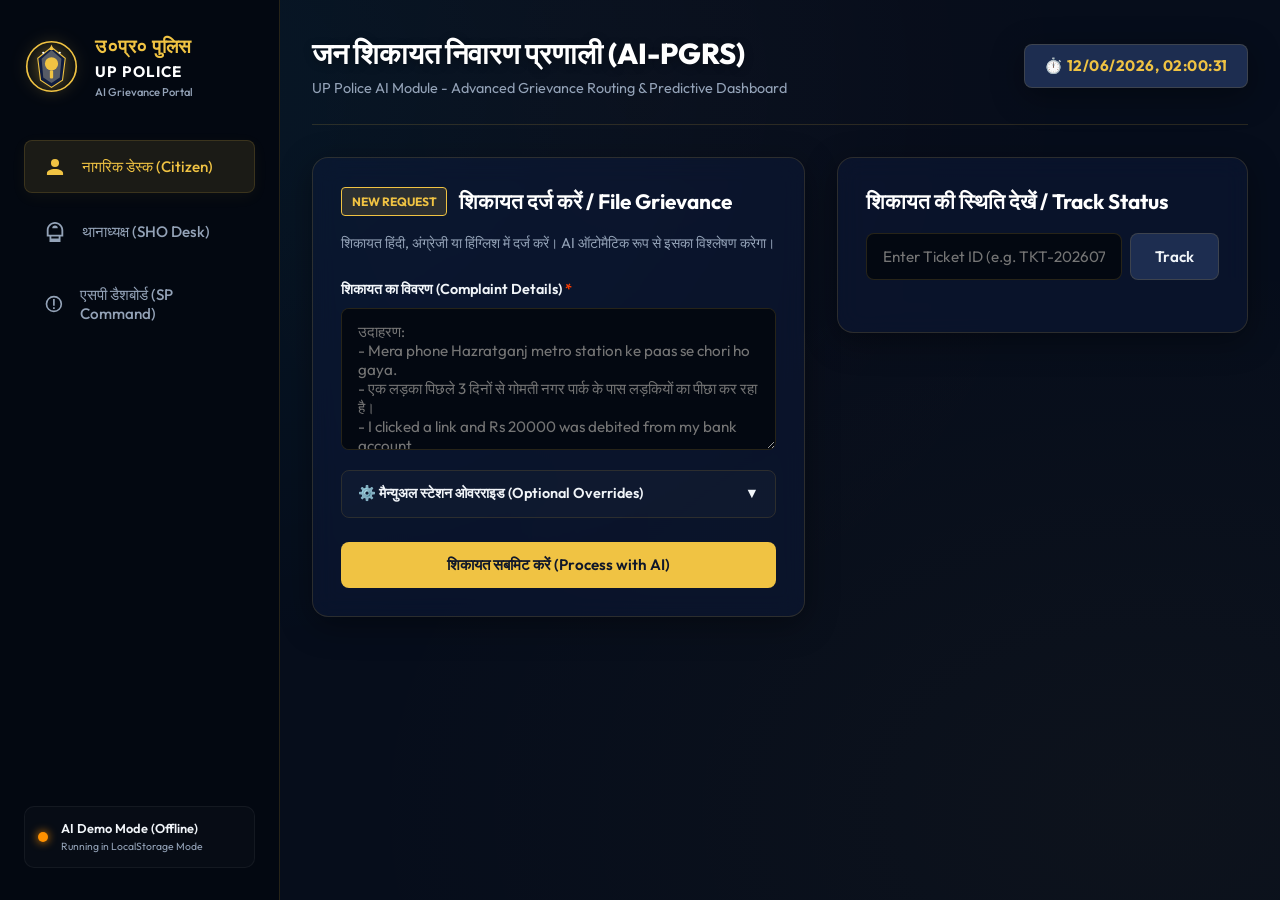
==== index.html @ 2a862d79 "y" ====
<!DOCTYPE html>
<html lang="hi">
<head>
    <meta charset="UTF-8">
    <meta name="viewport" content="width=device-width, initial-scale=1.0">
    <title>UP Police AI-PGRS | जन शिकायत निवारण प्रणाली</title>
    <meta name="description" content="Uttar Pradesh Police AI-Based Public Grievance Redressal System - Advanced Jan Sunwai & CCTNS Integration.">
    <!-- Google Fonts -->
    <link rel="preconnect" href="https://fonts.googleapis.com">
    <link rel="preconnect" href="https://fonts.gstatic.com" crossorigin>
    <link href="https://fonts.googleapis.com/css2?family=Outfit:wght@300;400;500;600;700;800&family=Yatra+One&display=swap" rel="stylesheet">
    <link rel="stylesheet" href="styles.css">
</head>
<body>
    <div class="app-container">
        <!-- Sidebar Navigation -->
        <aside class="sidebar">
            <div class="brand">
                <div class="logo-container">
                    <!-- Custom Police Emblem SVG -->
                    <svg viewBox="0 0 100 100" class="police-logo">
                        <circle cx="50" cy="50" r="45" fill="none" stroke="var(--gold)" stroke-width="3" />
                        <path d="M50,15 L75,35 L70,75 L50,88 L30,75 L25,35 Z" fill="var(--navy-light)" stroke="var(--gold)" stroke-width="2" />
                        <path d="M50,20 L68,36 L65,70 L50,80 L35,70 L32,36 Z" fill="var(--gold-light)" opacity="0.3"/>
                        <circle cx="50" cy="45" r="12" fill="var(--gold)"/>
                        <rect x="47" y="57" width="6" height="15" fill="var(--gold)" rx="2"/>
                        <polygon points="50,10 54,20 46,20" fill="var(--gold)"/>
                        <!-- Decorative stars -->
                        <circle cx="35" cy="25" r="2" fill="white"/>
                        <circle cx="65" cy="25" r="2" fill="white"/>
                    </svg>
                </div>
                <div class="brand-text">
                    <span class="hindi-brand">उ०प्र० पुलिस</span>
                    <span class="eng-brand">UP POLICE</span>
                    <span class="app-sub">AI Grievance Portal</span>
                </div>
            </div>
            
            <nav class="nav-menu">
                <button class="nav-item active" id="tab-citizen" onclick="switchTab('citizen')">
                    <svg class="nav-icon" viewBox="0 0 24 24"><path fill="currentColor" d="M12,4A4,4 0 0,1 16,8A4,4 0 0,1 12,12A4,4 0 0,1 8,8A4,4 0 0,1 12,4M12,14C16.42,14 20,15.79 20,18V20H4V18C4,15.79 7.58,14 12,14Z"/></svg>
                    <span>नागरिक डेस्क (Citizen)</span>
                </button>
                <button class="nav-item" id="tab-sho" onclick="switchTab('sho')">
                    <svg class="nav-icon" viewBox="0 0 24 24"><path fill="currentColor" d="M12,1C7,1 3,5 3,10V17H6V23H18V17H21V10C21,5 17,1 12,1M12,5A3,3 0 0,1 15,8H9A3,3 0 0,1 12,5M16,19H8V17H16V19M19,15H5V10C5,6.13 8.13,3 12,3C15.87,3 19,6.13 19,10V15Z"/></svg>
                    <span>थानाध्यक्ष (SHO Desk)</span>
                </button>
                <button class="nav-item" id="tab-sp" onclick="switchTab('sp')">
                    <svg class="nav-icon" viewBox="0 0 24 24"><path fill="currentColor" d="M12 2A10 10 0 0 0 2 12A10 10 0 0 0 12 22A10 10 0 0 0 22 12A10 10 0 0 0 12 2M12 4A8 8 0 0 1 20 12A8 8 0 0 1 12 20A8 8 0 0 1 4 12A8 8 0 0 1 12 4M11 6V14H13V6H11M11 16V18H13V16H11Z"/></svg>
                    <span>एसपी डैशबोर्ड (SP Command)</span>
                </button>
            </nav>

            <div class="system-status">
                <div class="status-indicator online" id="sync-indicator"></div>
                <div class="status-details">
                    <span class="status-title" id="sync-status-title">CCTNS Sync Online</span>
                    <span class="status-time" id="sync-status-desc">SLA Monitor: Active</span>
                </div>
            </div>
        </aside>

        <!-- Main Content Area -->
        <main class="main-content">
            <header class="top-header">
                <div class="header-title">
                    <h1 id="main-heading">जन शिकायत निवारण प्रणाली (AI-PGRS)</h1>
                    <p class="subtitle">UP Police AI Module - Advanced Grievance Routing & Predictive Dashboard</p>
                </div>
                <div class="live-clock" id="live-clock">Loading Time...</div>
            </header>

            <!-- CITIZEN VIEW -->
            <section id="view-citizen" class="content-section active">
                <div class="citizen-grid">
                    <!-- Left: File Complaint Card -->
                    <div class="card form-card">
                        <div class="card-header">
                            <span class="badge badge-gold">New Request</span>
                            <h2>शिकायत दर्ज करें / File Grievance</h2>
                        </div>
                        <p class="card-desc">शिकायत हिंदी, अंग्रेजी या हिंग्लिश में दर्ज करें। AI ऑटोमैटिक रूप से इसका विश्लेषण करेगा।</p>
                        
                        <form id="grievance-form" onsubmit="handleGrievanceSubmit(event)">
                            <div class="form-group">
                                <label for="complaint-text">शिकायत का विवरण (Complaint Details) <span class="required">*</span></label>
                                <textarea id="complaint-text" required placeholder="उदाहरण: 
- Mera phone Hazratganj metro station ke paas se chori ho gaya.
- एक लड़का पिछले 3 दिनों से गोमती नगर पार्क के पास लड़कियों का पीछा कर रहा है।
- I clicked a link and Rs 20000 was debited from my bank account." rows="6"></textarea>
                            </div>

                            <div class="accordion">
                                <div class="accordion-header" onclick="toggleAccordion('override-fields')">
                                    <span>⚙️ मैन्युअल स्टेशन ओवरराइड (Optional Overrides)</span>
                                    <span id="accordion-arrow">▼</span>
                                </div>
                                <div id="override-fields" class="accordion-content">
                                    <div class="form-row">
                                        <div class="form-group">
                                            <label for="citizen-district">जिला (District)</label>
                                            <select id="citizen-district" onchange="loadCitizenStations()">
                                                <option value="">AI automatic detection</option>
                                                <option value="Lucknow">Lucknow</option>
                                                <option value="Kanpur">Kanpur</option>
                                                <option value="Varanasi">Varanasi</option>
                                                <option value="Agra">Agra</option>
                                            </select>
                                        </div>
                                        <div class="form-group">
                                            <label for="citizen-station">थाना (Police Station)</label>
                                            <select id="citizen-station">
                                                <option value="">AI automatic detection</option>
                                            </select>
                                        </div>
                                    </div>
                                </div>
                            </div>

                            <button type="submit" id="btn-submit-grievance" class="btn btn-primary btn-block">
                                <span class="btn-text">शिकायत सबमिट करें (Process with AI)</span>
                                <div class="spinner" id="submit-spinner"></div>
                            </button>
                        </form>

                        <!-- Processing Timeline Loader (Simulated AI Steps) -->
                        <div class="ai-processing" id="ai-processing-loader">
                            <h3>AI Analyzing Grievance...</h3>
                            <div class="processing-steps">
                                <div class="step" id="step-lang"><span class="step-dot"></span> Detecting dialect & language...</div>
                                <div class="step" id="step-cat"><span class="step-dot"></span> Classifying crime type (NLP)...</div>
                                <div class="step" id="step-loc"><span class="step-dot"></span> Geolocation & station matching...</div>
                                <div class="step" id="step-urgency"><span class="step-dot"></span> Assessing urgency and SLA timer...</div>
                            </div>
                        </div>
                    </div>

                    <!-- Right Column: Submission Output / Ticket Status Tracker -->
                    <div class="citizen-right">
                        <!-- Dynamic Result Panel -->
                        <div class="card result-card" id="submission-result-card">
                            <div class="card-header border-bottom">
                                <span class="badge badge-success">Processed Successfully</span>
                                <h3>AI Analysis Output</h3>
                            </div>
                            <div class="result-details">
                                <div class="result-row highlighted">
                                    <span class="label">टिकेट आईडी (Ticket ID)</span>
                                    <span class="value val-ticket" id="res-ticket-id">-</span>
                                </div>
                                <div class="result-row">
                                    <span class="label">दर्ज भाषा (Language)</span>
                                    <span class="value" id="res-lang">-</span>
                                </div>
                                <div class="result-row">
                                    <span class="label">अपराध श्रेणी (Category)</span>
                                    <span class="value badge" id="res-category">-</span>
                                </div>
                                <div class="result-row">
                                    <span class="label">आवंटित थाना (Assigned Thana)</span>
                                    <span class="value" id="res-station">-</span>
                                </div>
                                <div class="result-row">
                                    <span class="label">गंभीरता स्कोर (Urgency Score)</span>
                                    <span class="value" id="res-urgency">-</span>
                                </div>
                                <div class="result-row">
                                    <span class="label">भाव विश्लेषण (Sentiment)</span>
                                    <span class="value" id="res-sentiment">-</span>
                                </div>
                                <div class="result-row status-highlight">
                                    <span class="label">वर्तमान स्थिति (Current Status)</span>
                                    <span class="value" id="res-status">-</span>
                                </div>
                            </div>
                            <div class="result-footer">
                                <p class="sla-warning">⏰ <strong>SLA Escalation Timer:</strong> If acknowledgment is not logged by the SHO within 1 minute, the case will automatically escalate to the SP Dashboard.</p>
                            </div>
                        </div>

                        <!-- Ticket Search Tracker -->
                        <div class="card tracker-card">
                            <div class="card-header">
                                <h2>शिकायत की स्थिति देखें / Track Status</h2>
                            </div>
                            <div class="search-box">
                                <input type="text" id="track-ticket-id" placeholder="Enter Ticket ID (e.g. TKT-20260701-0001)">
                                <button type="button" class="btn btn-secondary" onclick="trackGrievance()">Track</button>
                            </div>
                            
                            <div class="track-timeline" id="track-timeline-container">
                                <!-- Dynamically loaded actions timeline -->
                            </div>
                        </div>
                    </div>
                </div>
            </section>

            <!-- SHO WORKSTATION VIEW -->
            <section id="view-sho" class="content-section">
                <div class="sho-header-bar">
                    <div class="card sho-selector-card">
                        <label for="sho-station-select"><strong>कार्यरत थाना चुनें (Select Police Station Workspace):</strong></label>
                        <select id="sho-station-select" onchange="loadSHOGrievances()">
                            <!-- Seeded stations loaded dynamically -->
                        </select>
                    </div>
                </div>

                <div class="card table-card">
                    <div class="card-header flex-between">
                        <h2>थाने के मामले / Assigned Grievances</h2>
                        <span class="table-info" id="sho-cases-count">0 Cases Found</span>
                    </div>
                    
                    <div class="table-wrapper">
                        <table class="grid-table">
                            <thead>
                                <tr>
                                    <th>Ticket ID</th>
                                    <th>Grievance Text</th>
                                    <th>Category</th>
                                    <th>Urgency</th>
                                    <th>SLA Remaining / Escalation Status</th>
                                    <th>Status</th>
                                    <th>Actions</th>
                                </tr>
                            </thead>
                            <tbody id="sho-table-body">
                                <!-- Dynamic rows -->
                            </tbody>
                        </table>
                    </div>
                </div>

                <!-- Action Log Modal / Drawer (Inline Form below table) -->
                <div id="sho-action-drawer" class="card action-drawer-card hidden">
                    <div class="card-header flex-between border-bottom">
                        <h3>मामले पर कार्रवाई दर्ज करें | Log Action for <span id="action-tkt-display"></span></h3>
                        <button class="btn btn-close" onclick="closeSHODrawer()">✕</button>
                    </div>
                    <form onsubmit="submitSHOAction(event)" class="drawer-form">
                        <div class="form-row">
                            <div class="form-group">
                                <label for="action-sho-name">अधिकारी का नाम (Officer Name) <span class="required">*</span></label>
                                <input type="text" id="action-sho-name" required placeholder="e.g. Inspector Akhilesh Singh">
                            </div>
                            <div class="form-group">
                                <label for="action-status-select">स्थिति बदलें (Update Status) <span class="required">*</span></label>
                                <select id="action-status-select">
                                    <option value="Pending">Pending</option>
                                    <option value="Under Investigation">Under Investigation</option>
                                    <option value="Resolved">Resolved</option>
                                </select>
                            </div>
                        </div>
                        <div class="form-group">
                            <label for="action-message">की गई कार्रवाई का विवरण (Action Details / Investigation Diary) <span class="required">*</span></label>
                            <textarea id="action-message" required placeholder="दर्ज करें कि इस मामले में क्या कार्रवाई की जा रही है... (जैसे: गश्त दल भेजा गया, FIR दर्ज की गई, आदि)" rows="3"></textarea>
                        </div>
                        <div class="form-actions">
                            <button type="button" class="btn btn-secondary" onclick="closeSHODrawer()">Cancel</button>
                            <button type="submit" class="btn btn-primary">Save Action & Update status</button>
                        </div>
                    </form>
                </div>
            </section>

            <!-- SP DASHBOARD VIEW -->
            <section id="view-sp" class="content-section">
                <!-- SP Filtering Header -->
                <div class="sp-filters card">
                    <div class="form-row flex-align-center">
                        <div class="form-group">
                            <label for="sp-district-select"><strong>District Commander View (जिला):</strong></label>
                            <select id="sp-district-select" onchange="loadSPDashboard()">
                                <option value="Lucknow">Lucknow (Lucknow Range)</option>
                                <option value="Kanpur">Kanpur (Kanpur Outer/Inner)</option>
                                <option value="Varanasi">Varanasi (Varanasi Range)</option>
                                <option value="Agra">Agra (Agra Range)</option>
                            </select>
                        </div>
                        <div class="spam-toggle-container">
                            <label class="switch">
                                <input type="checkbox" id="sp-spam-toggle" onchange="loadSPDashboard()">
                                <span class="slider round"></span>
                            </label>
                            <span class="toggle-label">संभावित स्पैम/फेक दिखाएं (Show Potential Spam/Fake Only)</span>
                        </div>
                    </div>
                </div>

                <!-- KPI Cards Grid -->
                <div class="kpi-grid">
                    <div class="kpi-card card border-left-blue">
                        <span class="kpi-label">कुल शिकायतें (Total Complaints)</span>
                        <h3 class="kpi-val" id="kpi-total">0</h3>
                    </div>
                    <div class="kpi-card card border-left-orange">
                        <span class="kpi-label">लंबित शिकायतें (Unacknowledged / Pending)</span>
                        <h3 class="kpi-val text-orange" id="kpi-pending">0</h3>
                    </div>
                    <div class="kpi-card card border-left-green">
                        <span class="kpi-label">जांच के अधीन (Under Investigation)</span>
                        <h3 class="kpi-val text-green" id="kpi-active">0</h3>
                    </div>
                    <div class="kpi-card card border-left-gold">
                        <span class="kpi-label">निस्तारित (Resolved Cases)</span>
                        <h3 class="kpi-val text-gold" id="kpi-resolved">0</h3>
                    </div>
                    <div class="kpi-card card border-left-red alert-glowing">
                        <span class="kpi-label">SLA उल्लंघन (Escalations/Breaches)</span>
                        <h3 class="kpi-val text-red" id="kpi-escalated">0</h3>
                    </div>
                </div>

                <!-- Main Analytics Section (Map + Category Statistics) -->
                <div class="analytics-grid">
                    <!-- Left: Interactive Crime Hotmap SVG (Simulated) -->
                    <div class="card map-card">
                        <div class="card-header">
                            <h2>ज़िला अपराध हीटमैप | District Crime Hotspots (Real-time AI Overlay)</h2>
                        </div>
                        <p class="card-desc">सर्कल का साइज और रंग उस थाने में दर्ज कुल शिकायतों की संख्या को दर्शाता है।</p>
                        
                        <div class="map-wrapper">
                            <!-- Custom SVG District Map Overlay -->
                            <svg viewBox="0 0 500 500" class="district-svg" id="district-svg-map">
                                <defs>
                                    <radialGradient id="glow-red" cx="50%" cy="50%" r="50%">
                                        <stop offset="0%" stop-color="#ff4757" stop-opacity="0.8"/>
                                        <stop offset="100%" stop-color="#ff4757" stop-opacity="0"/>
                                    </radialGradient>
                                    <radialGradient id="glow-orange" cx="50%" cy="50%" r="50%">
                                        <stop offset="0%" stop-color="#ffa502" stop-opacity="0.8"/>
                                        <stop offset="100%" stop-color="#ffa502" stop-opacity="0"/>
                                    </radialGradient>
                                    <radialGradient id="glow-green" cx="50%" cy="50%" r="50%">
                                        <stop offset="0%" stop-color="#2ed573" stop-opacity="0.8"/>
                                        <stop offset="100%" stop-color="#2ed573" stop-opacity="0"/>
                                    </radialGradient>
                                </defs>
                                
                                <!-- Background Simulated Boundaries -->
                                <path d="M 50,50 L 250,30 L 450,80 L 480,250 L 400,450 L 150,470 L 30,300 Z" fill="rgba(10, 25, 47, 0.6)" stroke="var(--navy-light)" stroke-width="3" />
                                
                                <path d="M 50,50 L 180,180 L 250,30" fill="none" stroke="var(--navy-light)" stroke-width="1.5" stroke-dasharray="5,5"/>
                                <path d="M 180,180 L 150,470" fill="none" stroke="var(--navy-light)" stroke-width="1.5" stroke-dasharray="5,5"/>
                                <path d="M 180,180 L 400,450" fill="none" stroke="var(--navy-light)" stroke-width="1.5" stroke-dasharray="5,5"/>
                                <path d="M 180,180 L 480,250" fill="none" stroke="var(--navy-light)" stroke-width="1.5" stroke-dasharray="5,5"/>
                                
                                <!-- Police Stations Hotspot circles are injected dynamically via JavaScript -->
                                <g id="map-stations-group"></g>
                            </svg>
                        </div>
                    </div>

                    <!-- Right Column: Escalation Alerts Feed + Category Chart -->
                    <div class="analytics-right">
                        <!-- Category chart using pure HTML/CSS bars -->
                        <div class="card chart-card">
                            <div class="card-header">
                                <h2>श्रेणीवार वितरण | Category Breakdown</h2>
                            </div>
                            <div class="bar-chart-container" id="category-chart-container">
                                <!-- Dynamic bar rows -->
                            </div>
                        </div>

                        <!-- High Priority Escalation Alerts Feed -->
                        <div class="card alert-feed-card">
                            <div class="card-header">
                                <span class="alert-pulse-dot"></span>
                                <h2>त्वरित कार्रवाई अलर्ट | Critical SP Alerts</h2>
                            </div>
                            <div class="alert-list-wrapper" id="sp-alerts-list">
                                <!-- Dynamic escalation cards -->
                            </div>
                        </div>
                    </div>
                </div>
            </section>
        </main>
    </div>

    <!-- Script connection -->
    <script src="app.js"></script>
</body>
</html>
---- styles.css ----
/* UP Police AI-PGRS CSS Variables & Global Reset */
:root {
    --navy: #060d1b;
    --navy-light: #0f1c3f;
    --navy-lighter: #1d2d50;
    --navy-deep: #030811;
    --gold: #f0c343;
    --gold-light: #fff3c4;
    --white: #ffffff;
    
    --accent-blue: #00d2ff;
    --accent-green: #00e676;
    --accent-orange: #ff9100;
    --accent-red: #ff3d00;
    
    --text-main: #f1f5f9;
    --text-muted: #94a3b8;
    --text-dark: #0f172a;
    
    --glass-bg: rgba(15, 28, 63, 0.45);
    --glass-border: rgba(240, 195, 67, 0.15);
    --glass-shadow: 0 8px 32px 0 rgba(0, 0, 0, 0.37);
    
    --font-outfit: 'Outfit', sans-serif;
    --font-yatra: 'Yatra One', cursive;
}

* {
    margin: 0;
    padding: 0;
    box-sizing: border-box;
}

body {
    background-color: var(--navy);
    background-image: 
        radial-gradient(at 10% 10%, rgba(0, 210, 255, 0.05) 0px, transparent 50%),
        radial-gradient(at 90% 90%, rgba(240, 195, 67, 0.03) 0px, transparent 50%),
        radial-gradient(at 50% 10%, rgba(255, 61, 0, 0.02) 0px, transparent 50%);
    color: var(--text-main);
    font-family: var(--font-outfit);
    min-height: 100vh;
    overflow-x: hidden;
    line-height: 1.5;
}

/* App Layout Grid */
.app-container {
    display: grid;
    grid-template-columns: 280px 1fr;
    min-height: 100vh;
}

/* Sidebar Navigation */
.sidebar {
    background-color: var(--navy-deep);
    border-right: 1px solid var(--glass-border);
    padding: 2rem 1.5rem;
    display: flex;
    flex-direction: column;
    justify-content: space-between;
    height: 100vh;
    position: sticky;
    top: 0;
    z-index: 10;
}

.brand {
    display: flex;
    align-items: center;
    gap: 1rem;
    margin-bottom: 2.5rem;
}

.logo-container {
    width: 55px;
    height: 55px;
    filter: drop-shadow(0 0 8px rgba(240, 195, 67, 0.4));
}

.police-logo {
    width: 100%;
    height: 100%;
}

.brand-text {
    display: flex;
    flex-direction: column;
}

.hindi-brand {
    font-family: var(--font-outfit);
    font-weight: 800;
    font-size: 1.2rem;
    color: var(--gold);
    letter-spacing: 0.5px;
}

.eng-brand {
    font-weight: 700;
    font-size: 0.95rem;
    color: var(--white);
    letter-spacing: 1px;
}

.app-sub {
    font-size: 0.7rem;
    color: var(--text-muted);
    font-weight: 500;
}

.nav-menu {
    display: flex;
    flex-direction: column;
    gap: 0.75rem;
    flex-grow: 1;
}

.nav-item {
    background: none;
    border: 1px solid transparent;
    color: var(--text-muted);
    padding: 0.9rem 1.2rem;
    border-radius: 8px;
    cursor: pointer;
    font-family: var(--font-outfit);
    font-size: 0.95rem;
    font-weight: 500;
    display: flex;
    align-items: center;
    gap: 1rem;
    transition: all 0.3s cubic-bezier(0.4, 0, 0.2, 1);
    text-align: left;
    width: 100%;
}

.nav-item:hover {
    background-color: rgba(255, 255, 255, 0.03);
    color: var(--white);
    border-color: rgba(255, 255, 255, 0.05);
}

.nav-item.active {
    background-color: rgba(240, 195, 67, 0.1);
    color: var(--gold);
    border-color: var(--glass-border);
    box-shadow: 0 4px 15px rgba(240, 195, 67, 0.05);
}

.nav-icon {
    width: 22px;
    height: 22px;
    transition: transform 0.3s ease;
}

.nav-item.active .nav-icon {
    transform: scale(1.1);
}

.system-status {
    background: rgba(255, 255, 255, 0.02);
    border: 1px solid rgba(255, 255, 255, 0.05);
    border-radius: 10px;
    padding: 0.8rem;
    display: flex;
    align-items: center;
    gap: 0.8rem;
    margin-top: auto;
}

.status-indicator {
    width: 10px;
    height: 10px;
    border-radius: 50%;
}

.status-indicator.online {
    background-color: var(--accent-green);
    box-shadow: 0 0 10px var(--accent-green);
    animation: pulse-green 2s infinite;
}

.status-indicator.offline {
    background-color: var(--accent-orange);
    box-shadow: 0 0 10px var(--accent-orange);
    animation: pulse-orange 2s infinite;
}

.status-details {
    display: flex;
    flex-direction: column;
}

.status-title {
    font-size: 0.8rem;
    font-weight: 600;
    color: var(--text-main);
}

.status-time {
    font-size: 0.65rem;
    color: var(--text-muted);
}

/* Main Content Area */
.main-content {
    padding: 2rem;
    display: flex;
    flex-direction: column;
    gap: 2rem;
    height: 100vh;
    overflow-y: auto;
}

.top-header {
    display: flex;
    justify-content: space-between;
    align-items: center;
    border-bottom: 1px solid var(--glass-border);
    padding-bottom: 1.5rem;
}

.header-title h1 {
    font-size: 1.8rem;
    font-weight: 800;
    color: var(--white);
    text-shadow: 0 2px 10px rgba(0, 0, 0, 0.3);
}

.subtitle {
    color: var(--text-muted);
    font-size: 0.9rem;
    margin-top: 0.2rem;
}

.live-clock {
    background-color: var(--navy-lighter);
    border: 1px solid var(--glass-border);
    padding: 0.6rem 1.2rem;
    border-radius: 8px;
    font-weight: 700;
    font-size: 0.95rem;
    color: var(--gold);
    letter-spacing: 0.5px;
    box-shadow: var(--glass-shadow);
}

/* Content Sections */
.content-section {
    display: none;
    animation: fadeIn 0.4s ease-out forwards;
}

.content-section.active {
    display: block;
}

/* Cards Design System */
.card {
    background: var(--glass-bg);
    border: 1px solid var(--glass-border);
    border-radius: 16px;
    padding: 1.75rem;
    backdrop-filter: blur(12px);
    -webkit-backdrop-filter: blur(12px);
    box-shadow: var(--glass-shadow);
    transition: all 0.3s ease;
}

.card:hover {
    border-color: rgba(240, 195, 67, 0.25);
    box-shadow: 0 10px 40px 0 rgba(0, 0, 0, 0.45);
}

.card-header {
    display: flex;
    align-items: center;
    gap: 0.75rem;
    margin-bottom: 1rem;
}

.card-header h2 {
    font-size: 1.3rem;
    font-weight: 700;
    color: var(--white);
}

.card-desc {
    color: var(--text-muted);
    font-size: 0.9rem;
    margin-bottom: 1.5rem;
}

.border-bottom {
    border-bottom: 1px solid var(--glass-border);
    padding-bottom: 1rem;
    margin-bottom: 1.2rem;
}

/* Inputs & Form Styling */
.form-group {
    display: flex;
    flex-direction: column;
    gap: 0.5rem;
    margin-bottom: 1.25rem;
    width: 100%;
}

label {
    font-size: 0.9rem;
    font-weight: 600;
    color: var(--text-main);
}

.required {
    color: var(--accent-red);
}

textarea, select, input[type="text"] {
    background-color: var(--navy-deep);
    border: 1px solid var(--glass-border);
    border-radius: 8px;
    color: var(--text-main);
    padding: 0.8rem 1rem;
    font-family: var(--font-outfit);
    font-size: 0.95rem;
    transition: all 0.3s ease;
    width: 100%;
}

textarea:focus, select:focus, input[type="text"]:focus {
    outline: none;
    border-color: var(--gold);
    box-shadow: 0 0 0 3px rgba(240, 195, 67, 0.15);
}

.form-row {
    display: flex;
    gap: 1rem;
}

/* Buttons */
.btn {
    font-family: var(--font-outfit);
    font-weight: 600;
    font-size: 0.95rem;
    padding: 0.8rem 1.5rem;
    border-radius: 8px;
    cursor: pointer;
    border: 1px solid transparent;
    transition: all 0.3s ease;
    display: inline-flex;
    align-items: center;
    justify-content: center;
    gap: 0.5rem;
}

.btn-primary {
    background-color: var(--gold);
    color: var(--text-dark);
}

.btn-primary:hover {
    background-color: var(--gold-light);
    transform: translateY(-2px);
    box-shadow: 0 5px 15px rgba(240, 195, 67, 0.3);
}

.btn-secondary {
    background-color: var(--navy-lighter);
    color: var(--text-main);
    border-color: var(--glass-border);
}

.btn-secondary:hover {
    background-color: var(--navy-light);
    border-color: var(--gold);
}

.btn-block {
    width: 100%;
}

.btn-close {
    background: none;
    border: none;
    color: var(--text-muted);
    font-size: 1.2rem;
    cursor: pointer;
    transition: color 0.3s ease;
}

.btn-close:hover {
    color: var(--accent-red);
}

/* Badges */
.badge {
    font-size: 0.75rem;
    font-weight: 700;
    padding: 0.3rem 0.6rem;
    border-radius: 4px;
    text-transform: uppercase;
}

.badge-gold { background: rgba(240, 195, 67, 0.15); color: var(--gold); border: 1px solid var(--gold); }
.badge-success { background: rgba(0, 230, 118, 0.15); color: var(--accent-green); border: 1px solid var(--accent-green); }
.badge-danger { background: rgba(255, 61, 0, 0.15); color: var(--accent-red); border: 1px solid var(--accent-red); }
.badge-info { background: rgba(0, 210, 255, 0.15); color: var(--accent-blue); border: 1px solid var(--accent-blue); }

/* Accordion */
.accordion {
    border: 1px solid var(--glass-border);
    border-radius: 8px;
    margin-bottom: 1.5rem;
    overflow: hidden;
}

.accordion-header {
    background-color: rgba(255, 255, 255, 0.02);
    padding: 0.75rem 1rem;
    cursor: pointer;
    display: flex;
    justify-content: space-between;
    font-size: 0.9rem;
    font-weight: 600;
    color: var(--text-main);
    transition: background-color 0.3s ease;
}

.accordion-header:hover {
    background-color: rgba(255, 255, 255, 0.05);
}

.accordion-content {
    display: none;
    padding: 1rem;
    border-top: 1px solid var(--glass-border);
    background-color: rgba(0, 0, 0, 0.15);
}

/* Citizen Dashboard Grid layout */
.citizen-grid {
    display: grid;
    grid-template-columns: 1.2fr 1fr;
    gap: 2rem;
}

.citizen-right {
    display: flex;
    flex-direction: column;
    gap: 2rem;
}

/* AI loader steps */
.ai-processing {
    margin-top: 1.5rem;
    padding: 1.2rem;
    background: rgba(0, 0, 0, 0.2);
    border: 1px dashed var(--glass-border);
    border-radius: 10px;
    display: none;
}

.ai-processing h3 {
    font-size: 1rem;
    margin-bottom: 0.8rem;
    color: var(--gold);
    display: flex;
    align-items: center;
    gap: 0.5rem;
}

.processing-steps {
    display: flex;
    flex-direction: column;
    gap: 0.6rem;
}

.step {
    font-size: 0.85rem;
    color: var(--text-muted);
    display: flex;
    align-items: center;
    gap: 0.6rem;
}

.step-dot {
    width: 8px;
    height: 8px;
    border-radius: 50%;
    background-color: var(--navy-lighter);
    display: inline-block;
    transition: all 0.3s ease;
}

.step.active {
    color: var(--white);
    font-weight: 500;
}

.step.active .step-dot {
    background-color: var(--accent-blue);
    box-shadow: 0 0 8px var(--accent-blue);
}

.step.completed {
    color: var(--accent-green);
}

.step.completed .step-dot {
    background-color: var(--accent-green);
}

/* Result Panel Details */
.result-card {
    display: none; /* Injected on submit */
    border-color: var(--accent-green);
    animation: slideDown 0.4s ease-out forwards;
}

.result-details {
    display: flex;
    flex-direction: column;
    gap: 0.8rem;
}

.result-row {
    display: flex;
    justify-content: space-between;
    align-items: center;
    padding: 0.6rem 0;
    border-bottom: 1px solid rgba(255, 255, 255, 0.05);
}

.result-row:last-child {
    border-bottom: none;
}

.result-row.highlighted {
    background: rgba(240, 195, 67, 0.07);
    padding: 0.75rem;
    border-radius: 6px;
    border: 1px solid rgba(240, 195, 67, 0.15);
}

.result-row.status-highlight {
    background: rgba(0, 210, 255, 0.07);
    padding: 0.75rem;
    border-radius: 6px;
    border: 1px solid rgba(0, 210, 255, 0.15);
}

.val-ticket {
    font-weight: 700;
    color: var(--gold);
    letter-spacing: 0.5px;
}

.sla-warning {
    font-size: 0.8rem;
    color: var(--accent-orange);
    line-height: 1.4;
    background: rgba(255, 145, 0, 0.06);
    border: 1px solid rgba(255, 145, 0, 0.15);
    border-radius: 6px;
    padding: 0.6rem;
}

/* Tracker styling */
.search-box {
    display: flex;
    gap: 0.5rem;
    margin-bottom: 1.5rem;
}

.track-timeline {
    position: relative;
    padding-left: 24px;
    margin-top: 1rem;
    display: flex;
    flex-direction: column;
    gap: 1.25rem;
}

.track-timeline::before {
    content: '';
    position: absolute;
    left: 7px;
    top: 5px;
    bottom: 5px;
    width: 2px;
    background-color: var(--navy-lighter);
}

.timeline-event {
    position: relative;
}

.timeline-dot {
    position: absolute;
    left: -21px;
    top: 5px;
    width: 10px;
    height: 10px;
    border-radius: 50%;
    background-color: var(--gold);
    box-shadow: 0 0 6px var(--gold);
}

.timeline-event.urgent .timeline-dot {
    background-color: var(--accent-red);
    box-shadow: 0 0 8px var(--accent-red);
}

.timeline-time {
    font-size: 0.75rem;
    color: var(--text-muted);
    font-weight: 600;
}

.timeline-desc {
    font-size: 0.85rem;
    color: var(--text-main);
    margin-top: 0.15rem;
}

/* Tables and Grid */
.table-card {
    margin-top: 1.5rem;
}

.table-wrapper {
    overflow-x: auto;
    width: 100%;
}

.grid-table {
    border-collapse: collapse;
    font-family: var(--font-outfit);
    font-size: 0.9rem;
    text-align: left;
    width: 100%;
}

.grid-table th {
    background-color: var(--navy-lighter);
    color: var(--white);
    font-weight: 600;
    padding: 1rem;
    border-bottom: 1px solid var(--glass-border);
}

.grid-table td {
    padding: 1rem;
    border-bottom: 1px solid rgba(255, 255, 255, 0.05);
    color: var(--text-main);
}

.grid-table tr:hover td {
    background-color: rgba(255, 255, 255, 0.02);
}

.table-info {
    font-size: 0.85rem;
    color: var(--text-muted);
}

/* Action Log Drawer */
.action-drawer-card {
    margin-top: 2rem;
    border-color: var(--gold);
    animation: slideUp 0.3s ease-out forwards;
}

.drawer-form {
    display: flex;
    flex-direction: column;
    gap: 1.2rem;
    margin-top: 1.2rem;
}

.form-actions {
    display: flex;
    justify-content: flex-end;
    gap: 1rem;
}

.hidden {
    display: none !important;
}

/* Flex utilities */
.flex-between {
    display: flex;
    justify-content: space-between;
    align-items: center;
}

.flex-align-center {
    display: flex;
    align-items: center;
}

/* SP Dashboard Filtering & KPIs */
.sp-filters {
    margin-bottom: 2rem;
}

.spam-toggle-container {
    display: flex;
    align-items: center;
    gap: 0.75rem;
    margin-left: auto;
}

.toggle-label {
    font-size: 0.85rem;
    font-weight: 500;
    color: var(--text-muted);
}

/* Toggle Switch */
.switch {
    position: relative;
    display: inline-block;
    width: 48px;
    height: 24px;
}

.switch input {
    opacity: 0;
    width: 0;
    height: 0;
}

.slider {
    position: absolute;
    cursor: pointer;
    top: 0;
    left: 0;
    right: 0;
    bottom: 0;
    background-color: var(--navy-lighter);
    transition: .4s;
    border: 1px solid var(--glass-border);
}

.slider:before {
    position: absolute;
    content: "";
    height: 16px;
    width: 16px;
    left: 3px;
    bottom: 3px;
    background-color: var(--text-muted);
    transition: .4s;
}

input:checked + .slider {
    background-color: rgba(240, 195, 67, 0.2);
    border-color: var(--gold);
}

input:checked + .slider:before {
    transform: translateX(24px);
    background-color: var(--gold);
}

.slider.round {
    border-radius: 24px;
}

.slider.round:before {
    border-radius: 50%;
}

/* SP Dashboard KPIs */
.kpi-grid {
    display: grid;
    grid-template-columns: repeat(auto-fit, minmax(180px, 1fr));
    gap: 1.5rem;
    margin-bottom: 2rem;
}

.kpi-card {
    padding: 1.25rem;
    display: flex;
    flex-direction: column;
    gap: 0.4rem;
}

.kpi-label {
    font-size: 0.8rem;
    font-weight: 600;
    color: var(--text-muted);
    text-transform: uppercase;
    letter-spacing: 0.5px;
}

.kpi-val {
    font-size: 2.2rem;
    font-weight: 800;
    color: var(--white);
}

.border-left-blue { border-left: 4px solid var(--accent-blue); }
.border-left-orange { border-left: 4px solid var(--accent-orange); }
.border-left-green { border-left: 4px solid var(--accent-green); }
.border-left-gold { border-left: 4px solid var(--gold); }
.border-left-red { border-left: 4px solid var(--accent-red); }

.text-orange { color: var(--accent-orange); }
.text-green { color: var(--accent-green); }
.text-gold { color: var(--gold); }
.text-red { color: var(--accent-red); }

/* SP Alerts glowing anim */
.alert-glowing {
    position: relative;
    overflow: hidden;
}

.alert-glowing.alert-active {
    box-shadow: 0 0 15px rgba(255, 61, 0, 0.2);
    border-color: var(--accent-red);
}

.alert-glowing.alert-active::after {
    content: '';
    position: absolute;
    top: 0;
    left: -100%;
    width: 100%;
    height: 100%;
    background: linear-gradient(
        90deg,
        transparent,
        rgba(255, 61, 0, 0.05),
        transparent
    );
    animation: wave-flash 3s infinite linear;
}

/* Analytics Grid Layout */
.analytics-grid {
    display: grid;
    grid-template-columns: 1.2fr 1fr;
    gap: 2rem;
}

.analytics-right {
    display: flex;
    flex-direction: column;
    gap: 2rem;
}

/* Map Dashboard Card */
.map-card {
    display: flex;
    flex-direction: column;
    height: 100%;
}

.map-wrapper {
    background-color: var(--navy-deep);
    border: 1px solid var(--glass-border);
    border-radius: 12px;
    padding: 1rem;
    display: flex;
    align-items: center;
    justify-content: center;
    flex-grow: 1;
    min-height: 400px;
    position: relative;
}

.district-svg {
    max-height: 480px;
    width: 100%;
    height: auto;
}

/* Map Station Overlay nodes */
.map-node {
    cursor: pointer;
    transition: all 0.3s ease;
}

.map-node:hover {
    filter: drop-shadow(0 0 10px rgba(240, 195, 67, 0.6));
}

.pulse-ring {
    transform-origin: center;
    animation: ring-pulse 2s infinite ease-out;
}

.map-node-label {
    font-size: 10px;
    font-weight: 700;
    fill: var(--text-main);
    text-anchor: middle;
    pointer-events: none;
    text-shadow: 0 2px 4px var(--navy-deep);
}

/* Custom CSS Bar Chart */
.bar-chart-container {
    display: flex;
    flex-direction: column;
    gap: 1rem;
    margin-top: 1rem;
}

.chart-bar-row {
    display: flex;
    flex-direction: column;
    gap: 0.3rem;
}

.chart-bar-info {
    display: flex;
    justify-content: space-between;
    font-size: 0.85rem;
    font-weight: 500;
}

.chart-bar-bg {
    background-color: var(--navy-deep);
    border: 1px solid var(--glass-border);
    border-radius: 6px;
    height: 12px;
    overflow: hidden;
    width: 100%;
}

.chart-bar-fill {
    background: linear-gradient(90deg, var(--navy-lighter), var(--gold));
    border-radius: 6px;
    height: 100%;
    transition: width 1s cubic-bezier(0.4, 0, 0.2, 1);
    width: 0%;
}

/* SP Critical Alerts Feed */
.alert-feed-card {
    max-height: 380px;
}

.alert-pulse-dot {
    width: 8px;
    height: 8px;
    border-radius: 50%;
    background-color: var(--accent-red);
    box-shadow: 0 0 8px var(--accent-red);
    display: inline-block;
    animation: pulse-red 1.5s infinite;
}

.alert-list-wrapper {
    display: flex;
    flex-direction: column;
    gap: 0.8rem;
    margin-top: 1rem;
    overflow-y: auto;
    max-height: 280px;
    padding-right: 0.5rem;
}

/* Customize alert scrollbar */
.alert-list-wrapper::-webkit-scrollbar {
    width: 4px;
}
.alert-list-wrapper::-webkit-scrollbar-thumb {
    background-color: var(--glass-border);
    border-radius: 4px;
}

.sp-alert-item {
    background-color: rgba(255, 61, 0, 0.05);
    border: 1px solid rgba(255, 61, 0, 0.15);
    border-radius: 10px;
    padding: 0.8rem 1rem;
    display: flex;
    flex-direction: column;
    gap: 0.4rem;
    transition: all 0.3s ease;
    animation: slideIn 0.3s ease-out forwards;
}

.sp-alert-item:hover {
    background-color: rgba(255, 61, 0, 0.08);
    border-color: rgba(255, 61, 0, 0.3);
    transform: translateX(4px);
}

.alert-header {
    display: flex;
    justify-content: space-between;
    align-items: center;
}

.alert-tkt {
    font-size: 0.8rem;
    font-weight: 700;
    color: var(--accent-red);
}

.alert-station {
    font-size: 0.75rem;
    color: var(--text-muted);
    font-weight: 600;
}

.alert-text {
    font-size: 0.8rem;
    color: var(--text-main);
    line-height: 1.4;
    white-space: nowrap;
    overflow: hidden;
    text-overflow: ellipsis;
}

.alert-time {
    font-size: 0.7rem;
    color: var(--accent-orange);
    font-weight: 500;
    text-align: right;
}

/* Spinner & Animations */
.spinner {
    border: 3px solid rgba(0, 0, 0, 0.1);
    width: 20px;
    height: 20px;
    border-radius: 50%;
    border-left-color: var(--text-dark);
    animation: spin 0.8s linear infinite;
    display: none;
}

@keyframes spin {
    0% { transform: rotate(0deg); }
    100% { transform: rotate(360deg); }
}

@keyframes fadeIn {
    from { opacity: 0; transform: translateY(10px); }
    to { opacity: 1; transform: translateY(0); }
}

@keyframes slideDown {
    from { opacity: 0; transform: translateY(-15px); }
    to { opacity: 1; transform: translateY(0); }
}

@keyframes slideUp {
    from { opacity: 0; transform: translateY(15px); }
    to { opacity: 1; transform: translateY(0); }
}

@keyframes slideIn {
    from { opacity: 0; transform: translateX(-15px); }
    to { opacity: 1; transform: translateX(0); }
}

@keyframes pulse-green {
    0% { box-shadow: 0 0 0 0 rgba(0, 230, 118, 0.4); }
    70% { box-shadow: 0 0 0 8px rgba(0, 230, 118, 0); }
    100% { box-shadow: 0 0 0 0 rgba(0, 230, 118, 0); }
}

@keyframes pulse-orange {
    0% { box-shadow: 0 0 0 0 rgba(255, 145, 0, 0.4); }
    70% { box-shadow: 0 0 0 8px rgba(255, 145, 0, 0); }
    100% { box-shadow: 0 0 0 0 rgba(255, 145, 0, 0); }
}

@keyframes pulse-red {
    0% { transform: scale(0.9); opacity: 0.8; }
    50% { transform: scale(1.1); opacity: 1; }
    100% { transform: scale(0.9); opacity: 0.8; }
}

@keyframes ring-pulse {
    0% { transform: scale(0.8); opacity: 0.8; }
    100% { transform: scale(2.2); opacity: 0; }
}

@keyframes wave-flash {
    0% { left: -100%; }
    100% { left: 100%; }
}

/* Custom Scrollbar for Main Content */
.main-content::-webkit-scrollbar {
    width: 6px;
}
.main-content::-webkit-scrollbar-thumb {
    background-color: var(--glass-border);
    border-radius: 4px;
}
.main-content::-webkit-scrollbar-track {
    background-color: var(--navy-deep);
}

/* Responsive breakdowns */
@media (max-width: 1024px) {
    .app-container {
        grid-template-columns: 1fr;
    }
    
    .sidebar {
        height: auto;
        position: relative;
        padding: 1.5rem;
    }
    
    .citizen-grid, .analytics-grid {
        grid-template-columns: 1fr;
    }
}
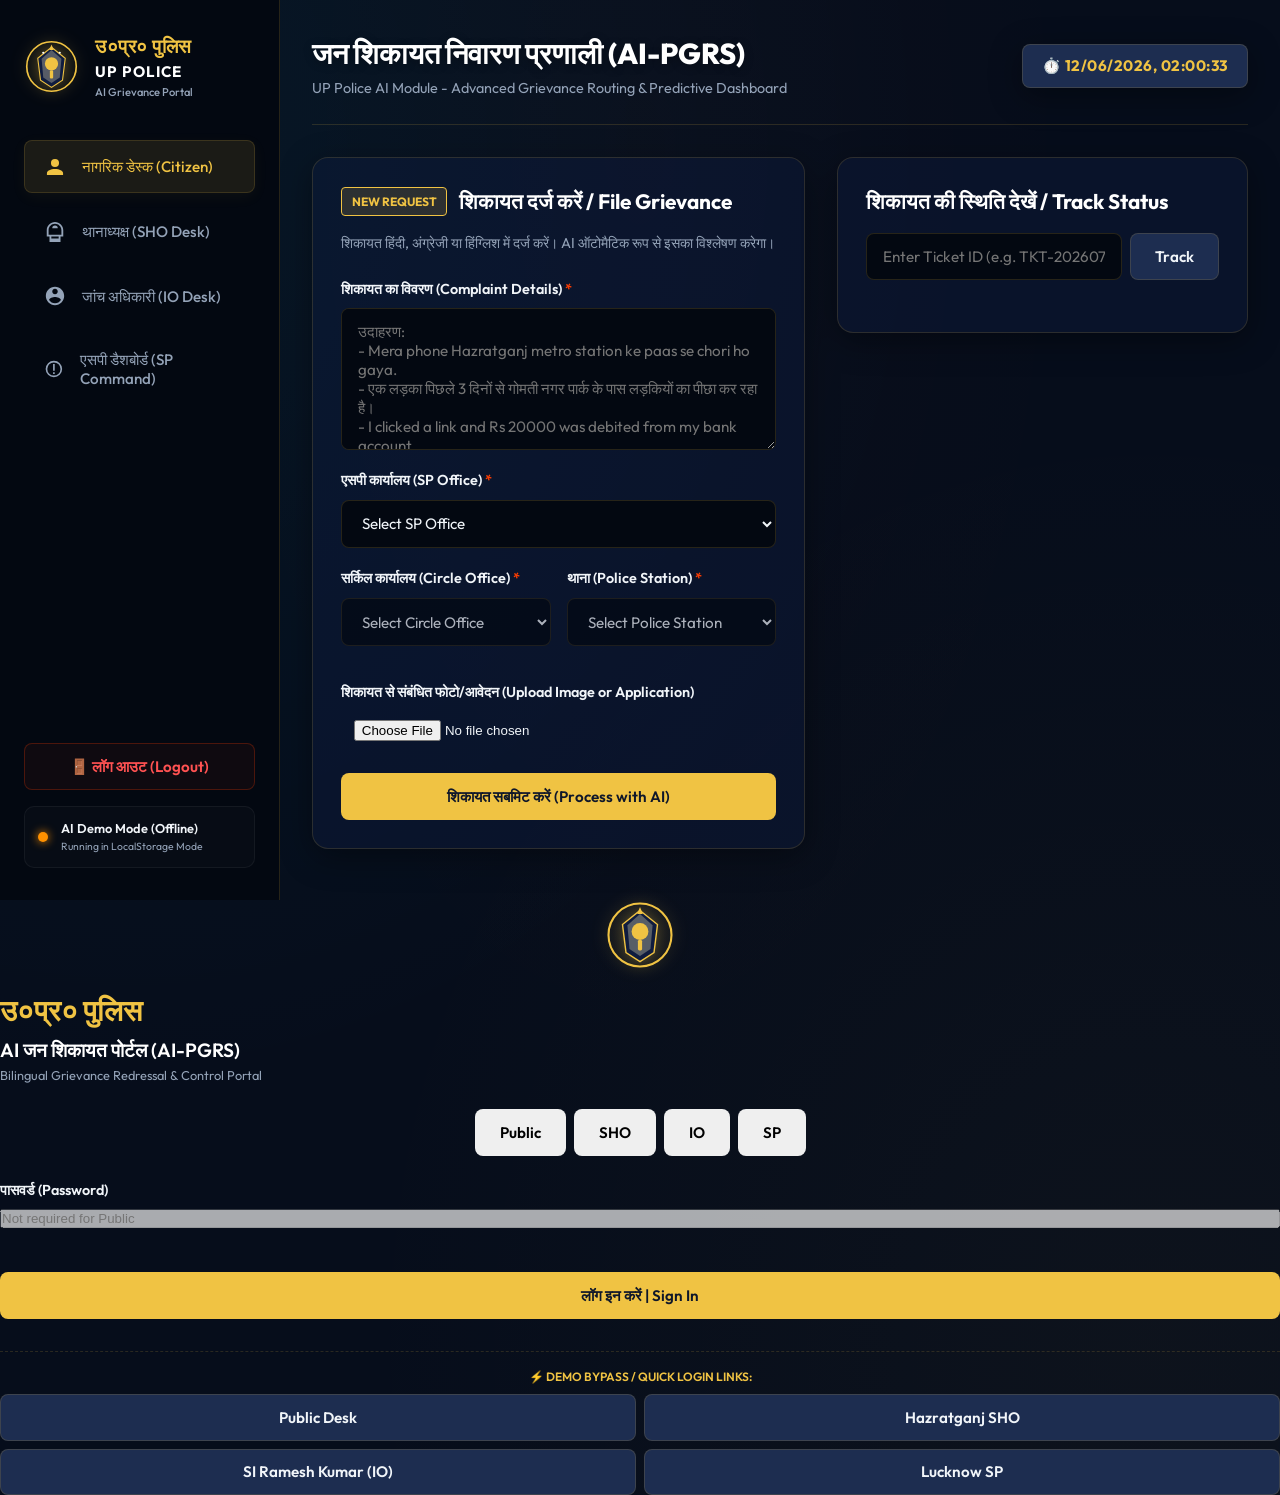
==== commit 36d98886: "yes" ====
--- a/index.html
+++ b/index.html
@@ -46,11 +46,21 @@
                     <svg class="nav-icon" viewBox="0 0 24 24"><path fill="currentColor" d="M12,1C7,1 3,5 3,10V17H6V23H18V17H21V10C21,5 17,1 12,1M12,5A3,3 0 0,1 15,8H9A3,3 0 0,1 12,5M16,19H8V17H16V19M19,15H5V10C5,6.13 8.13,3 12,3C15.87,3 19,6.13 19,10V15Z"/></svg>
                     <span>थानाध्यक्ष (SHO Desk)</span>
                 </button>
+                <button class="nav-item" id="tab-io" onclick="switchTab('io')">
+                    <svg class="nav-icon" viewBox="0 0 24 24"><path fill="currentColor" d="M12 2C6.5 2 2 6.5 2 12C2 17.5 6.5 22 12 22C17.5 22 22 17.5 22 12C22 6.5 17.5 2 12 2M12 4C13.7 4 15 5.3 15 7C15 8.7 13.7 10 12 10C10.3 10 9 8.7 9 7C9 5.3 10.3 4 12 4M12 20C9.3 20 6.9 18.6 5.6 16.4C5.6 14.3 9.8 13.1 12 13.1C14.2 13.1 18.4 14.3 18.4 16.4C17.1 18.6 14.7 20 12 20Z"/></svg>
+                    <span>जांच अधिकारी (IO Desk)</span>
+                </button>
                 <button class="nav-item" id="tab-sp" onclick="switchTab('sp')">
                     <svg class="nav-icon" viewBox="0 0 24 24"><path fill="currentColor" d="M12 2A10 10 0 0 0 2 12A10 10 0 0 0 12 22A10 10 0 0 0 22 12A10 10 0 0 0 12 2M12 4A8 8 0 0 1 20 12A8 8 0 0 1 12 20A8 8 0 0 1 4 12A8 8 0 0 1 12 4M11 6V14H13V6H11M11 16V18H13V16H11Z"/></svg>
                     <span>एसपी डैशबोर्ड (SP Command)</span>
                 </button>
             </nav>
+            
+            <div style="margin: 1rem 0; width: 100%;">
+                <button class="btn btn-secondary btn-block btn-sm" id="btn-logout" onclick="handleLogout()" style="border-color: rgba(255, 61, 0, 0.25); color: #ff5252; background: rgba(255, 61, 0, 0.05);">
+                    🚪 लॉग आउट (Logout)
+                </button>
+            </div>
 
             <div class="system-status">
                 <div class="status-indicator online" id="sync-indicator"></div>
@@ -91,30 +101,38 @@
 - I clicked a link and Rs 20000 was debited from my bank account." rows="6"></textarea>
                             </div>
 
-                            <div class="accordion">
-                                <div class="accordion-header" onclick="toggleAccordion('override-fields')">
-                                    <span>⚙️ मैन्युअल स्टेशन ओवरराइड (Optional Overrides)</span>
-                                    <span id="accordion-arrow">▼</span>
-                                </div>
-                                <div id="override-fields" class="accordion-content">
-                                    <div class="form-row">
-                                        <div class="form-group">
-                                            <label for="citizen-district">जिला (District)</label>
-                                            <select id="citizen-district" onchange="loadCitizenStations()">
-                                                <option value="">AI automatic detection</option>
-                                                <option value="Lucknow">Lucknow</option>
-                                                <option value="Kanpur">Kanpur</option>
-                                                <option value="Varanasi">Varanasi</option>
-                                                <option value="Agra">Agra</option>
-                                            </select>
-                                        </div>
-                                        <div class="form-group">
-                                            <label for="citizen-station">थाना (Police Station)</label>
-                                            <select id="citizen-station">
-                                                <option value="">AI automatic detection</option>
-                                            </select>
-                                        </div>
-                                    </div>
+                            <div class="form-group">
+                                <label for="citizen-sp-office">एसपी कार्यालय (SP Office) <span class="required">*</span></label>
+                                <select id="citizen-sp-office" required onchange="filterCircleOffices()">
+                                    <option value="">Select SP Office</option>
+                                    <option value="Lucknow SP Office">Lucknow SP Office</option>
+                                    <option value="Kanpur SP Office">Kanpur SP Office</option>
+                                    <option value="Varanasi SP Office">Varanasi SP Office</option>
+                                    <option value="Agra SP Office">Agra SP Office</option>
+                                </select>
+                            </div>
+                            
+                            <div class="form-row">
+                                <div class="form-group">
+                                    <label for="citizen-circle-office">सर्किल कार्यालय (Circle Office) <span class="required">*</span></label>
+                                    <select id="citizen-circle-office" required disabled onchange="filterPoliceStations()">
+                                        <option value="">Select Circle Office</option>
+                                    </select>
+                                </div>
+                                <div class="form-group">
+                                    <label for="citizen-police-station">थाना (Police Station) <span class="required">*</span></label>
+                                    <select id="citizen-police-station" required disabled>
+                                        <option value="">Select Police Station</option>
+                                    </select>
+                                </div>
+                            </div>
+
+                            <div class="form-group" style="margin-top: 1rem; margin-bottom: 1.5rem;">
+                                <label for="complaint-image">शिकायत से संबंधित फोटो/आवेदन (Upload Image or Application)</label>
+                                <input type="file" id="complaint-image" accept="image/*" onchange="previewComplaintImage(event)" style="padding: 0.5rem 0.8rem;">
+                                <div id="complaint-image-preview" class="image-preview-box hidden" style="margin-top: 0.8rem; text-align: left;">
+                                    <img id="complaint-image-preview-img" src="" alt="Grievance Preview" style="max-height: 120px; border-radius: 8px; border: 1px solid var(--gold); display: block; margin-bottom: 0.5rem;">
+                                    <button type="button" class="btn btn-secondary btn-sm" onclick="clearComplaintImage()">Remove Image</button>
                                 </div>
                             </div>
 
@@ -247,8 +265,20 @@
                                 <input type="text" id="action-sho-name" required placeholder="e.g. Inspector Akhilesh Singh">
                             </div>
                             <div class="form-group">
+                                <label for="action-allot-io">जांच अधिकारी नियुक्त करें (Allot Investigating Officer)</label>
+                                <select id="action-allot-io">
+                                    <option value="">-- Keep Current / No Allotment --</option>
+                                    <option value="SI Ramesh Kumar">SI Ramesh Kumar</option>
+                                    <option value="SI Amit Singh">SI Amit Singh</option>
+                                    <option value="SI Vineet Yadav">SI Vineet Yadav</option>
+                                    <option value="SI Sanjay Yadav">SI Sanjay Yadav</option>
+                                    <option value="SI Rajesh Kumar">SI Rajesh Kumar</option>
+                                    <option value="SI Vinay Verma">SI Vinay Verma</option>
+                                </select>
+                            </div>
+                            <div class="form-group">
                                 <label for="action-status-select">स्थिति बदलें (Update Status) <span class="required">*</span></label>
-                                <select id="action-status-select">
+                                <select id="action-status-select" onchange="checkIOAllotmentStatus()">
                                     <option value="Pending">Pending</option>
                                     <option value="Under Investigation">Under Investigation</option>
                                     <option value="Resolved">Resolved</option>
@@ -314,6 +344,33 @@
                         <h3 class="kpi-val text-red" id="kpi-escalated">0</h3>
                     </div>
                 </div>
+
+                <!-- Police Station Level Status Table (SP View) -->
+                <div class="card table-card" style="margin-bottom: 2rem; margin-top: 1rem;">
+                    <div class="card-header border-bottom">
+                        <h2>थानावार समीक्षा | Police Station Level Overview</h2>
+                    </div>
+                    <div class="table-wrapper">
+                        <table class="grid-table">
+                            <thead>
+                                <tr>
+                                    <th>Thana / Police Station</th>
+                                    <th>Officer in Charge (SHO)</th>
+                                    <th>Status Details</th>
+                                    <th style="text-align:center;">Total Cases</th>
+                                    <th style="text-align:center; color:var(--accent-orange);">Pending</th>
+                                    <th style="text-align:center; color:var(--accent-blue);">Active</th>
+                                    <th style="text-align:center; color:var(--accent-green);">Resolved</th>
+                                    <th style="text-align:center; color:var(--accent-red);">SLA Breached</th>
+                                </tr>
+                            </thead>
+                            <tbody id="sp-ps-table-body">
+                                <!-- Dynamic Police Station rows loaded here -->
+                            </tbody>
+                        </table>
+                    </div>
+                </div>
+
 
                 <!-- Main Analytics Section (Map + Category Statistics) -->
                 <div class="analytics-grid">
@@ -381,7 +438,168 @@
                     </div>
                 </div>
             </section>
+
+            <!-- IO WORKSTATION VIEW -->
+            <section id="view-io" class="content-section">
+                <div class="io-header-bar card" style="margin-bottom: 2rem;">
+                    <div class="flex-between">
+                        <div>
+                            <h2 style="color:var(--gold);">जांच अधिकारी वर्कस्टेशन | Investigating Officer Desk</h2>
+                            <p class="subtitle" id="io-officer-info">Logged in as: -</p>
+                        </div>
+                        <span class="badge badge-gold" id="io-cases-count">0 Assigned Case(s)</span>
+                    </div>
+                </div>
+
+                <div class="io-main-grid" style="display:grid; grid-template-columns: 1fr 1.2fr; gap: 2rem;">
+                    <!-- Left: Allotted Cases List -->
+                    <div class="card list-card" style="padding: 1.2rem;">
+                        <h3 style="margin-bottom: 1rem; border-bottom: 1px solid var(--glass-border); padding-bottom: 0.5rem;">आबंटित शिकायतें | Allotted Cases</h3>
+                        <div id="io-cases-list" style="display:flex; flex-direction:column; gap:1rem; max-height: 500px; overflow-y: auto;">
+                            <!-- Dynamic IO case cards -->
+                            <p style="color:var(--text-muted); text-align:center; padding: 2rem 0;">No cases assigned yet.</p>
+                        </div>
+                    </div>
+
+                    <!-- Right: Selected Case Details & Action -->
+                    <div class="card detail-card" id="io-detail-panel">
+                        <div style="text-align:center; padding: 5rem 0; color:var(--text-muted);" id="io-detail-placeholder">
+                            <span>🔍 Select a case from the list to view details, download grievance, and submit report</span>
+                        </div>
+                        <div id="io-detail-content" class="hidden">
+                            <div class="flex-between border-bottom" style="padding-bottom:0.8rem;">
+                                <div>
+                                    <span class="badge badge-gold" id="io-detail-tkt">-</span>
+                                    <h2 id="io-detail-category" style="margin-top:0.4rem; font-size:1.4rem;">-</h2>
+                                </div>
+                                <span class="badge" id="io-detail-status">-</span>
+                            </div>
+                            
+                            <div class="io-detail-section" style="margin-bottom:1.5rem;">
+                                <h4 style="color:var(--text-muted); margin-bottom:0.4rem; font-size:0.8rem; text-transform:uppercase;">Complaint Statement</h4>
+                                <p id="io-detail-text" style="font-size:0.95rem; line-height:1.5; white-space:pre-wrap; background:rgba(0,0,0,0.2); padding:1rem; border-radius:8px; border:1px solid rgba(255,255,255,0.05);">-</p>
+                            </div>
+                            
+                            <div class="io-detail-section" style="margin-bottom:1.5rem;" id="io-detail-image-sec">
+                                <h4 style="color:var(--text-muted); margin-bottom:0.4rem; font-size:0.8rem; text-transform:uppercase;">Complainant Attachment</h4>
+                                <img id="io-detail-image" src="" alt="Complainant upload" style="max-width:100%; max-height:220px; border-radius:8px; border:1px solid var(--glass-border); display: block; margin-top: 0.5rem;">
+                            </div>
+
+                            <div class="io-detail-section border-bottom" style="padding-bottom:1.2rem; display:grid; grid-template-columns:1fr 1fr; gap:1rem;">
+                                <div>
+                                    <span style="font-size:0.8rem; color:var(--text-muted); display:block;">SP Office</span>
+                                    <strong id="io-detail-sp">-</strong>
+                                </div>
+                                <div>
+                                    <span style="font-size:0.8rem; color:var(--text-muted); display:block;">Circle Office</span>
+                                    <strong id="io-detail-circle">-</strong>
+                                </div>
+                                <div>
+                                    <span style="font-size:0.8rem; color:var(--text-muted); display:block;">Police Station</span>
+                                    <strong id="io-detail-station">-</strong>
+                                </div>
+                                <div>
+                                    <span style="font-size:0.8rem; color:var(--text-muted); display:block;">Date Filed</span>
+                                    <strong id="io-detail-date">-</strong>
+                                </div>
+                            </div>
+
+                            <!-- Official Download Button -->
+                            <div style="margin: 1.5rem 0;">
+                                <button type="button" class="btn btn-secondary btn-block" onclick="downloadGrievanceDocument()">
+                                    <span>📥 Download Official Grievance Application (TXT)</span>
+                                </button>
+                            </div>
+
+                            <!-- Investigation Filing Form -->
+                            <form id="io-report-form" onsubmit="submitIOInvestigationReport(event)" style="border-top:1px dashed var(--glass-border); padding-top:1.5rem;">
+                                <h3 style="color:var(--gold); margin-bottom:1rem;">📝 File Investigation Report</h3>
+                                
+                                <div class="form-group">
+                                    <label for="io-report-text">जांच रिपोर्ट का विवरण (Investigation Report Details) <span class="required">*</span></label>
+                                    <textarea id="io-report-text" required placeholder="Enter your detailed investigation log, findings, actions taken, and final outcome..." rows="5"></textarea>
+                                </div>
+
+                                <div class="form-row" style="margin-bottom:1.2rem;">
+                                    <div class="form-group">
+                                        <label for="io-report-status">स्थिति बदलें (Update Status) <span class="required">*</span></label>
+                                        <select id="io-report-status" required>
+                                            <option value="Under Investigation">Under Investigation</option>
+                                            <option value="Resolved">Resolved</option>
+                                        </select>
+                                    </div>
+                                </div>
+
+                                <div class="form-group">
+                                    <label for="io-report-image">जांच स्थल / साक्ष्य फोटो (Investigation / Evidence Photos)</label>
+                                    <input type="file" id="io-report-image" accept="image/*" onchange="previewIOEvidenceImage(event)">
+                                    <div id="io-report-image-preview" class="image-preview-box hidden" style="margin-top: 0.8rem; text-align: left;">
+                                        <img id="io-report-image-preview-img" src="" alt="Evidence Preview" style="max-height: 120px; border-radius: 6px; border: 1px solid var(--accent-blue); display: block; margin-bottom: 0.5rem;">
+                                        <button type="button" class="btn btn-secondary btn-sm" onclick="clearIOEvidenceImage()">Remove Photo</button>
+                                    </div>
+                                </div>
+
+                                <button type="submit" class="btn btn-primary btn-block" style="margin-top:1.5rem;">
+                                    <span>जांच रिपोर्ट सबमिट करें | Submit Investigation Report</span>
+                                </button>
+                            </form>
+                        </div>
+                    </div>
+                </div>
+            </section>
         </main>
+    </div>
+
+    <!-- Fullscreen Login Overlay -->
+    <div id="login-overlay" class="login-overlay">
+        <div class="login-card">
+            <div class="login-brand">
+                <div class="logo-container" style="width: 70px; height: 70px; margin: 0 auto 1.2rem auto;">
+                    <svg viewBox="0 0 100 100" class="police-logo">
+                        <circle cx="50" cy="50" r="45" fill="none" stroke="var(--gold)" stroke-width="3" />
+                        <path d="M50,15 L75,35 L70,75 L50,88 L30,75 L25,35 Z" fill="var(--navy-light)" stroke="var(--gold)" stroke-width="2" />
+                        <path d="M50,20 L68,36 L65,70 L50,80 L35,70 L32,36 Z" fill="var(--gold-light)" opacity="0.3"/>
+                        <circle cx="50" cy="45" r="12" fill="var(--gold)"/>
+                        <rect x="47" y="57" width="6" height="15" fill="var(--gold)" rx="2"/>
+                        <polygon points="50,10 54,20 46,20" fill="var(--gold)"/>
+                    </svg>
+                </div>
+                <h1 style="font-size: 1.8rem; font-weight: 800; color: var(--gold); font-family: var(--font-outfit);">उ०प्र० पुलिस</h1>
+                <h2 style="font-size: 1.2rem; font-weight: 600; color: var(--white); margin-top: 0.2rem;">AI जन शिकायत पोर्टल (AI-PGRS)</h2>
+                <p style="font-size: 0.8rem; color: var(--text-muted); margin-top: 0.1rem;">Bilingual Grievance Redressal & Control Portal</p>
+            </div>
+
+            <div class="login-role-selector" style="display: flex; gap: 0.5rem; justify-content: center; margin: 1.5rem 0;">
+                <button type="button" class="btn role-btn active" id="role-btn-citizen" onclick="selectLoginRole('citizen')">Public</button>
+                <button type="button" class="btn role-btn" id="role-btn-sho" onclick="selectLoginRole('sho')">SHO</button>
+                <button type="button" class="btn role-btn" id="role-btn-io" onclick="selectLoginRole('io')">IO</button>
+                <button type="button" class="btn role-btn" id="role-btn-sp" onclick="selectLoginRole('sp')">SP</button>
+            </div>
+            
+            <form id="login-form" onsubmit="handleLoginSubmit(event)" style="text-align: left; margin-top: 1rem;">
+                <div id="login-fields-container">
+                    <!-- Loaded dynamically in app.js -->
+                </div>
+                <div class="form-group">
+                    <label for="login-password">पासवर्ड (Password) <span class="required" id="login-pass-req" style="display:none;">*</span></label>
+                    <input type="password" id="login-password" placeholder="Not required for Public" disabled>
+                </div>
+                
+                <button type="submit" class="btn btn-primary btn-block" style="margin-top: 1.5rem;">
+                    <span>लॉग इन करें | Sign In</span>
+                </button>
+            </form>
+
+            <div class="demo-login-helper" style="margin-top: 2rem; border-top: 1px dashed var(--glass-border); padding-top: 1rem; text-align: center;">
+                <span style="font-size: 0.75rem; color: var(--gold); display: block; margin-bottom: 0.5rem; font-weight: 600;">⚡ DEMO BYPASS / QUICK LOGIN LINKS:</span>
+                <div style="display: grid; grid-template-columns: 1fr 1fr; gap: 0.5rem;">
+                    <button class="btn btn-secondary btn-sm" onclick="quickLogin('citizen')">Public Desk</button>
+                    <button class="btn btn-secondary btn-sm" onclick="quickLogin('sho', 'Hazratganj')">Hazratganj SHO</button>
+                    <button class="btn btn-secondary btn-sm" onclick="quickLogin('io', 'SI Ramesh Kumar')">SI Ramesh Kumar (IO)</button>
+                    <button class="btn btn-secondary btn-sm" onclick="quickLogin('sp', 'Lucknow')">Lucknow SP</button>
+                </div>
+            </div>
+        </div>
     </div>
 
     <!-- Script connection -->
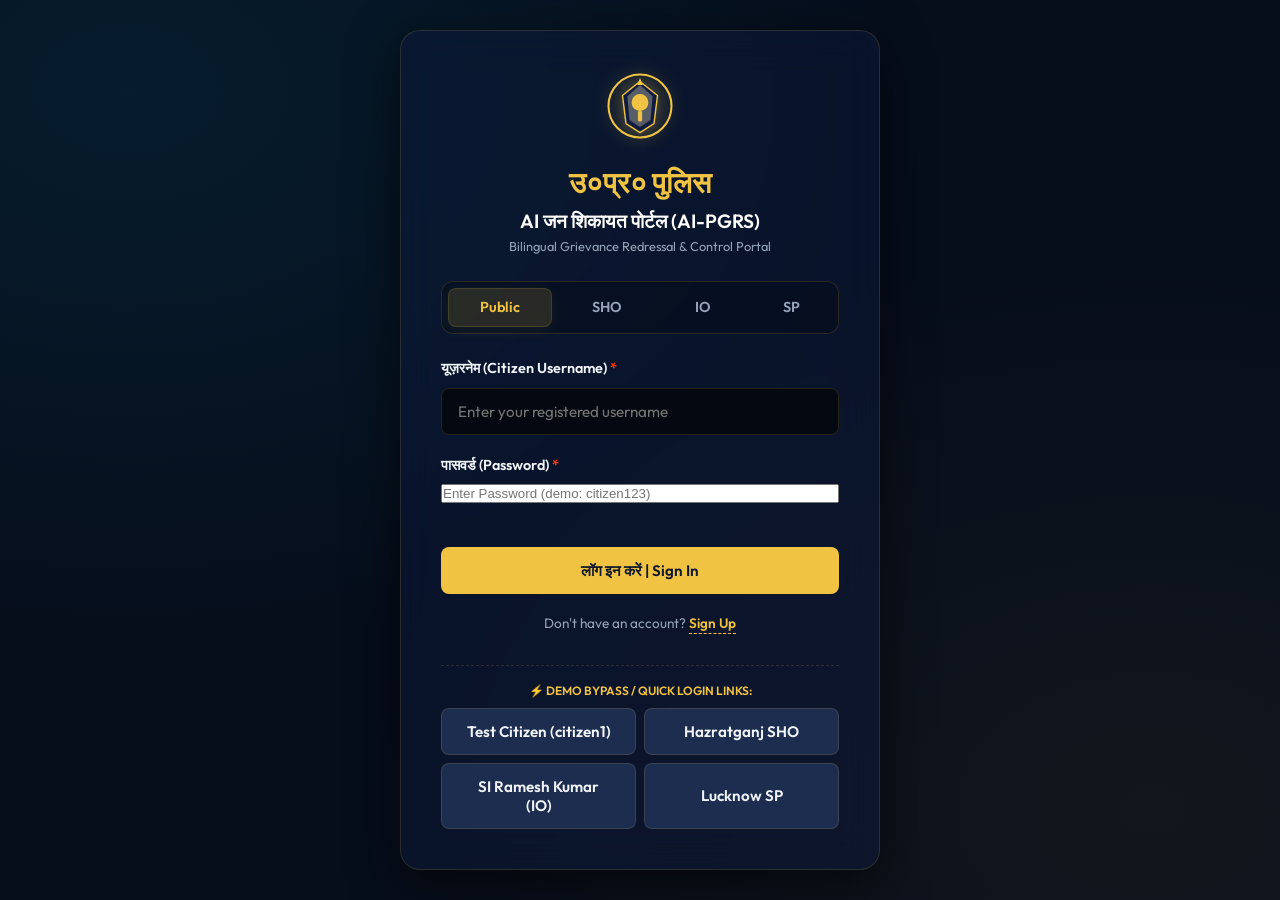
==== commit c77a1f51: "YES" ====
--- a/index.html
+++ b/index.html
@@ -569,31 +569,82 @@
                 <p style="font-size: 0.8rem; color: var(--text-muted); margin-top: 0.1rem;">Bilingual Grievance Redressal & Control Portal</p>
             </div>
 
-            <div class="login-role-selector" style="display: flex; gap: 0.5rem; justify-content: center; margin: 1.5rem 0;">
+            <div class="login-role-selector" id="login-role-selector" style="display: flex; gap: 0.5rem; justify-content: center; margin: 1.5rem 0;">
                 <button type="button" class="btn role-btn active" id="role-btn-citizen" onclick="selectLoginRole('citizen')">Public</button>
                 <button type="button" class="btn role-btn" id="role-btn-sho" onclick="selectLoginRole('sho')">SHO</button>
                 <button type="button" class="btn role-btn" id="role-btn-io" onclick="selectLoginRole('io')">IO</button>
                 <button type="button" class="btn role-btn" id="role-btn-sp" onclick="selectLoginRole('sp')">SP</button>
             </div>
             
+            <!-- Sign In Form -->
             <form id="login-form" onsubmit="handleLoginSubmit(event)" style="text-align: left; margin-top: 1rem;">
                 <div id="login-fields-container">
                     <!-- Loaded dynamically in app.js -->
                 </div>
                 <div class="form-group">
-                    <label for="login-password">पासवर्ड (Password) <span class="required" id="login-pass-req" style="display:none;">*</span></label>
-                    <input type="password" id="login-password" placeholder="Not required for Public" disabled>
+                    <label for="login-password">पासवर्ड (Password) <span class="required" id="login-pass-req">*</span></label>
+                    <input type="password" id="login-password" placeholder="Enter Password" required>
                 </div>
                 
                 <button type="submit" class="btn btn-primary btn-block" style="margin-top: 1.5rem;">
                     <span>लॉग इन करें | Sign In</span>
                 </button>
+
+                <div style="text-align: center; margin-top: 1.2rem; font-size: 0.85rem;">
+                    <span style="color: var(--text-muted);">Don't have an account? </span>
+                    <a href="#" onclick="toggleLoginView('signup')" style="color: var(--gold); font-weight: 600; text-decoration: none; border-bottom: 1px dashed var(--gold); padding-bottom: 1px;">Sign Up</a>
+                </div>
             </form>
 
-            <div class="demo-login-helper" style="margin-top: 2rem; border-top: 1px dashed var(--glass-border); padding-top: 1rem; text-align: center;">
+            <!-- Sign Up Form -->
+            <form id="signup-form" onsubmit="handleSignupSubmit(event)" style="text-align: left; margin-top: 1rem; display: none;">
+                <div class="form-group">
+                    <label for="signup-username">यूज़रनेम (Username) <span class="required">*</span></label>
+                    <input type="text" id="signup-username" required placeholder="Choose a unique username">
+                </div>
+                <div class="form-group">
+                    <label for="signup-fullname">पूरा नाम (Full Name) <span class="required">*</span></label>
+                    <input type="text" id="signup-fullname" required placeholder="Enter your full name">
+                </div>
+                <div class="form-row">
+                    <div class="form-group">
+                        <label for="signup-phone">मोबाइल नंबर (Phone Number) <span class="required">*</span></label>
+                        <input type="tel" id="signup-phone" required placeholder="10-digit number" pattern="[0-9]{10}">
+                    </div>
+                    <div class="form-group">
+                        <label for="signup-aadhaar">आधार नंबर (Aadhaar Number) <span class="required">*</span></label>
+                        <input type="text" id="signup-aadhaar" required placeholder="12-digit number" pattern="[0-9]{12}">
+                    </div>
+                </div>
+                <div class="form-group">
+                    <label for="signup-email">ईमेल पता (Email Address)</label>
+                    <input type="email" id="signup-email" placeholder="example@gmail.com (optional)">
+                </div>
+                <div class="form-row">
+                    <div class="form-group">
+                        <label for="signup-password">पासवर्ड (Password) <span class="required">*</span></label>
+                        <input type="password" id="signup-password" required placeholder="Create password">
+                    </div>
+                    <div class="form-group">
+                        <label for="signup-confirm-password">पासवर्ड की पुष्टि करें (Confirm Password) <span class="required">*</span></label>
+                        <input type="password" id="signup-confirm-password" required placeholder="Confirm password">
+                    </div>
+                </div>
+                
+                <button type="submit" class="btn btn-primary btn-block" style="margin-top: 1.5rem;">
+                    <span>पंजीकरण करें | Register Account</span>
+                </button>
+                
+                <div style="text-align: center; margin-top: 1.2rem; font-size: 0.85rem;">
+                    <span style="color: var(--text-muted);">Already have an account? </span>
+                    <a href="#" onclick="toggleLoginView('login')" style="color: var(--gold); font-weight: 600; text-decoration: none; border-bottom: 1px dashed var(--gold); padding-bottom: 1px;">Sign In</a>
+                </div>
+            </form>
+
+            <div class="demo-login-helper" id="demo-login-helper" style="margin-top: 2rem; border-top: 1px dashed var(--glass-border); padding-top: 1rem; text-align: center;">
                 <span style="font-size: 0.75rem; color: var(--gold); display: block; margin-bottom: 0.5rem; font-weight: 600;">⚡ DEMO BYPASS / QUICK LOGIN LINKS:</span>
                 <div style="display: grid; grid-template-columns: 1fr 1fr; gap: 0.5rem;">
-                    <button class="btn btn-secondary btn-sm" onclick="quickLogin('citizen')">Public Desk</button>
+                    <button class="btn btn-secondary btn-sm" onclick="quickLogin('citizen', 'citizen1')">Test Citizen (citizen1)</button>
                     <button class="btn btn-secondary btn-sm" onclick="quickLogin('sho', 'Hazratganj')">Hazratganj SHO</button>
                     <button class="btn btn-secondary btn-sm" onclick="quickLogin('io', 'SI Ramesh Kumar')">SI Ramesh Kumar (IO)</button>
                     <button class="btn btn-secondary btn-sm" onclick="quickLogin('sp', 'Lucknow')">Lucknow SP</button>
--- a/styles.css
+++ b/styles.css
@@ -1121,3 +1121,165 @@
         grid-template-columns: 1fr;
     }
 }
+
+/* -------------------------------------------------------------
+   LOGIN PAGE OVERLAY & ROLE SELECTOR STYLES
+   ------------------------------------------------------------- */
+.login-overlay {
+    position: fixed;
+    top: 0;
+    left: 0;
+    width: 100vw;
+    height: 100vh;
+    z-index: 1000;
+    background-color: var(--navy);
+    background-image: 
+        radial-gradient(at 10% 10%, rgba(0, 210, 255, 0.08) 0px, transparent 50%),
+        radial-gradient(at 90% 90%, rgba(240, 195, 67, 0.05) 0px, transparent 50%);
+    display: flex;
+    align-items: center;
+    justify-content: center;
+    overflow-y: auto;
+    padding: 2rem;
+}
+
+.login-card {
+    background: var(--glass-bg);
+    border: 1px solid var(--glass-border);
+    border-radius: 20px;
+    padding: 2.5rem;
+    width: 100%;
+    max-width: 480px;
+    backdrop-filter: blur(20px);
+    -webkit-backdrop-filter: blur(20px);
+    box-shadow: 0 15px 50px rgba(0, 0, 0, 0.6);
+    text-align: center;
+    animation: fadeIn 0.4s ease-out forwards;
+}
+
+.login-brand {
+    margin-bottom: 1.5rem;
+}
+
+.login-role-selector {
+    display: flex;
+    gap: 0.5rem;
+    justify-content: center;
+    margin: 1.5rem 0;
+    background: rgba(0, 0, 0, 0.25);
+    padding: 0.4rem;
+    border-radius: 12px;
+    border: 1px solid var(--glass-border);
+}
+
+.login-role-selector .role-btn {
+    background: none;
+    border: 1px solid transparent;
+    color: var(--text-muted);
+    padding: 0.6rem 1.2rem;
+    font-size: 0.9rem;
+    border-radius: 8px;
+    cursor: pointer;
+    transition: all 0.3s ease;
+    font-weight: 600;
+    flex-grow: 1;
+}
+
+.login-role-selector .role-btn:hover {
+    color: var(--white);
+    background: rgba(255, 255, 255, 0.03);
+}
+
+.login-role-selector .role-btn.active {
+    background: rgba(240, 195, 67, 0.15);
+    color: var(--gold);
+    border-color: var(--glass-border);
+    box-shadow: 0 4px 15px rgba(240, 195, 67, 0.08);
+}
+
+/* -------------------------------------------------------------
+   IO WORKSTATION STYLES
+   ------------------------------------------------------------- */
+.io-main-grid {
+    display: grid;
+    grid-template-columns: 1fr 1.2fr;
+    gap: 2rem;
+    align-items: start;
+}
+
+.io-case-card {
+    transition: all 0.3s ease;
+    border: 1px solid var(--glass-border) !important;
+}
+
+.io-case-card:hover {
+    transform: translateY(-2px);
+    border-color: var(--gold) !important;
+    box-shadow: 0 5px 15px rgba(0, 0, 0, 0.25);
+}
+
+.image-preview-box {
+    background: rgba(0, 0, 0, 0.25);
+    padding: 0.8rem;
+    border-radius: 8px;
+    border: 1px solid var(--glass-border);
+    display: inline-block;
+}
+
+/* -------------------------------------------------------------
+   FILE UPLOAD COMPONENT STYLES
+   ------------------------------------------------------------- */
+input[type="file"] {
+    background-color: var(--navy-deep);
+    border: 1px dashed var(--glass-border);
+    color: var(--text-muted);
+    border-radius: 8px;
+    padding: 0.8rem;
+    cursor: pointer;
+    width: 100%;
+}
+input[type="file"]::-webkit-file-upload-button {
+    background: var(--navy-lighter);
+    color: var(--white);
+    border: 1px solid var(--glass-border);
+    padding: 0.4rem 0.8rem;
+    border-radius: 4px;
+    cursor: pointer;
+    font-weight: 600;
+    margin-right: 0.8rem;
+    transition: all 0.3s ease;
+}
+input[type="file"]::-webkit-file-upload-button:hover {
+    background: var(--gold);
+    color: var(--text-dark);
+}
+
+/* -------------------------------------------------------------
+   SIGN UP ACCOUNT CARD LAYOUT ADJUSTMENTS
+   ------------------------------------------------------------- */
+#signup-form .form-row {
+    display: flex;
+    gap: 1rem;
+}
+
+#signup-form .form-row .form-group {
+    flex: 1;
+}
+
+#signup-form a, #login-form a {
+    color: var(--gold);
+    text-decoration: none;
+    transition: color 0.3s ease;
+}
+
+#signup-form a:hover, #login-form a:hover {
+    color: var(--white);
+    border-color: var(--white) !important;
+}
+
+@media (max-width: 480px) {
+    #signup-form .form-row {
+        flex-direction: column;
+        gap: 0;
+    }
+}
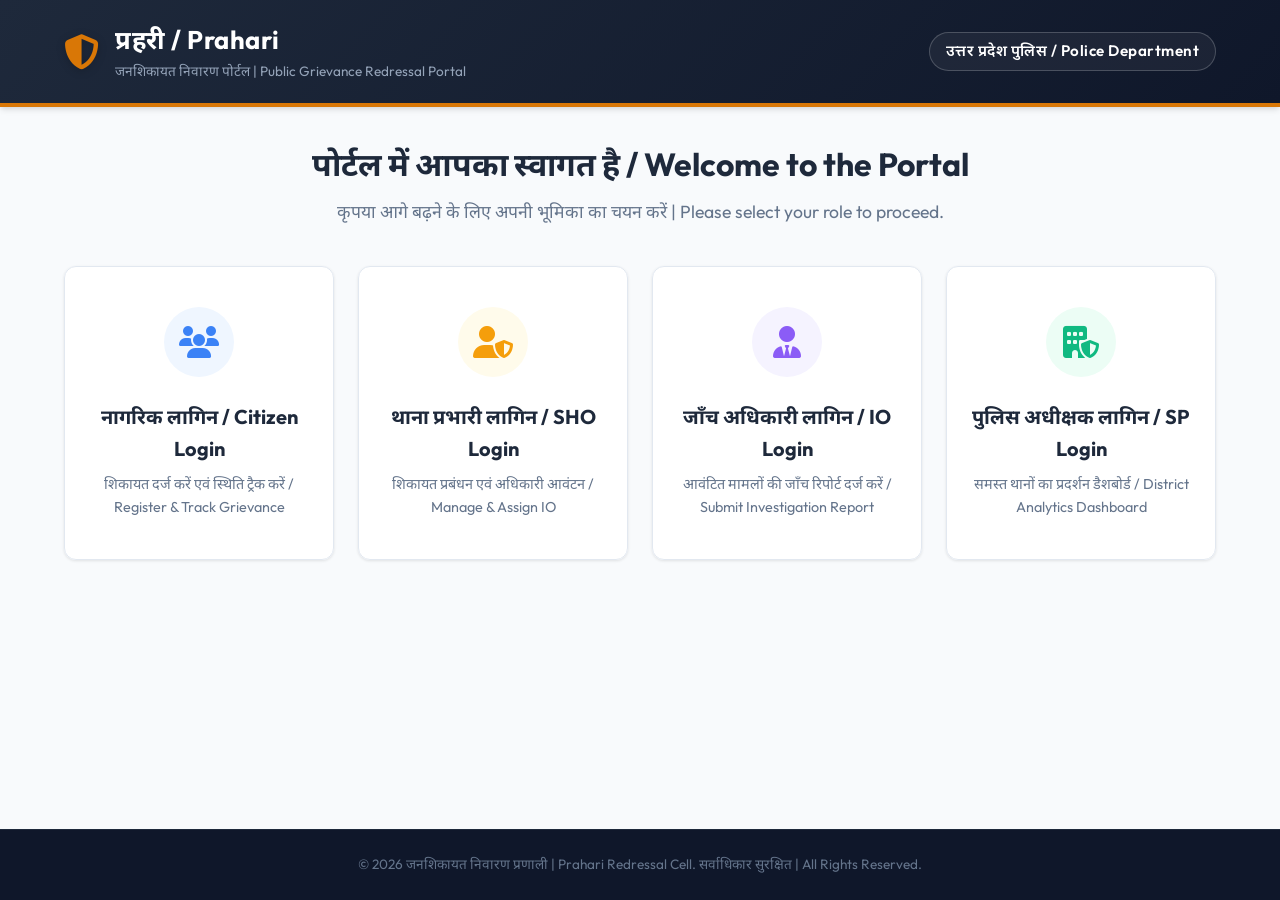
==== commit 0d271b0c: "y" ====
--- a/index.html
+++ b/index.html
@@ -3,657 +3,479 @@
 <head>
     <meta charset="UTF-8">
     <meta name="viewport" content="width=device-width, initial-scale=1.0">
-    <title>UP Police AI-PGRS | जन शिकायत निवारण प्रणाली</title>
-    <meta name="description" content="Uttar Pradesh Police AI-Based Public Grievance Redressal System - Advanced Jan Sunwai & CCTNS Integration.">
-    <!-- Google Fonts -->
-    <link rel="preconnect" href="https://fonts.googleapis.com">
-    <link rel="preconnect" href="https://fonts.gstatic.com" crossorigin>
-    <link href="https://fonts.googleapis.com/css2?family=Outfit:wght@300;400;500;600;700;800&family=Yatra+One&display=swap" rel="stylesheet">
+    <title>प्रहरी - जनशिकायत निवारण पोर्टल | Public Grievance Redressal Portal</title>
+    <!-- Google Fonts for premium typography -->
+    <link href="https://fonts.googleapis.com/css2?family=Noto+Sans+Devanagari:wght@300;400;500;700;800&family=Outfit:wght@300;400;500;600;700&display=swap" rel="stylesheet">
+    <!-- FontAwesome for professional icons -->
+    <link rel="stylesheet" href="https://cdnjs.cloudflare.com/ajax/libs/font-awesome/6.4.0/css/all.min.css">
     <link rel="stylesheet" href="styles.css">
 </head>
 <body>
-    <div class="app-container">
-        <!-- Sidebar Navigation -->
-        <aside class="sidebar">
-            <div class="brand">
-                <div class="logo-container">
-                    <!-- Custom Police Emblem SVG -->
-                    <svg viewBox="0 0 100 100" class="police-logo">
-                        <circle cx="50" cy="50" r="45" fill="none" stroke="var(--gold)" stroke-width="3" />
-                        <path d="M50,15 L75,35 L70,75 L50,88 L30,75 L25,35 Z" fill="var(--navy-light)" stroke="var(--gold)" stroke-width="2" />
-                        <path d="M50,20 L68,36 L65,70 L50,80 L35,70 L32,36 Z" fill="var(--gold-light)" opacity="0.3"/>
-                        <circle cx="50" cy="45" r="12" fill="var(--gold)"/>
-                        <rect x="47" y="57" width="6" height="15" fill="var(--gold)" rx="2"/>
-                        <polygon points="50,10 54,20 46,20" fill="var(--gold)"/>
-                        <!-- Decorative stars -->
-                        <circle cx="35" cy="25" r="2" fill="white"/>
-                        <circle cx="65" cy="25" r="2" fill="white"/>
-                    </svg>
-                </div>
-                <div class="brand-text">
-                    <span class="hindi-brand">उ०प्र० पुलिस</span>
-                    <span class="eng-brand">UP POLICE</span>
-                    <span class="app-sub">AI Grievance Portal</span>
-                </div>
+    <!-- Top Branding Header -->
+    <header class="main-header">
+        <div class="header-logo">
+            <i class="fa-solid fa-shield-halved logo-icon"></i>
+            <div class="logo-text">
+                <h1>प्रहरी / Prahari</h1>
+                <p>जनशिकायत निवारण पोर्टल | Public Grievance Redressal Portal</p>
+            </div>
+        </div>
+        <div class="header-right">
+            <span class="police-emblem-text">उत्तर प्रदेश पुलिस / Police Department</span>
+            <button id="logout-btn" class="btn btn-logout hidden"><i class="fa-solid fa-right-from-bracket"></i> लॉगआउट / Logout</button>
+        </div>
+    </header>
+
+    <main class="container">
+        <!-- ROLE SELECTOR / LOGIN CONTAINER -->
+        <section id="login-container" class="view-section active">
+            <div class="login-welcome">
+                <h2>पोर्टल में आपका स्वागत है / Welcome to the Portal</h2>
+                <p>कृपया आगे बढ़ने के लिए अपनी भूमिका का चयन करें | Please select your role to proceed.</p>
             </div>
             
-            <nav class="nav-menu">
-                <button class="nav-item active" id="tab-citizen" onclick="switchTab('citizen')">
-                    <svg class="nav-icon" viewBox="0 0 24 24"><path fill="currentColor" d="M12,4A4,4 0 0,1 16,8A4,4 0 0,1 12,12A4,4 0 0,1 8,8A4,4 0 0,1 12,4M12,14C16.42,14 20,15.79 20,18V20H4V18C4,15.79 7.58,14 12,14Z"/></svg>
-                    <span>नागरिक डेस्क (Citizen)</span>
+            <div class="role-grid">
+                <!-- Role Card: Citizen -->
+                <div class="role-card" onclick="switchLoginRole('citizen')">
+                    <div class="role-icon-wrapper citizen-color">
+                        <i class="fa-solid fa-users"></i>
+                    </div>
+                    <h3>नागरिक लागिन / Citizen Login</h3>
+                    <p>शिकायत दर्ज करें एवं स्थिति ट्रैक करें / Register & Track Grievance</p>
+                </div>
+
+                <!-- Role Card: SHO -->
+                <div class="role-card" onclick="switchLoginRole('sho')">
+                    <div class="role-icon-wrapper sho-color">
+                        <i class="fa-solid fa-user-shield"></i>
+                    </div>
+                    <h3>थाना प्रभारी लागिन / SHO Login</h3>
+                    <p>शिकायत प्रबंधन एवं अधिकारी आवंटन / Manage & Assign IO</p>
+                </div>
+
+                <!-- Role Card: IO -->
+                <div class="role-card" onclick="switchLoginRole('io')">
+                    <div class="role-icon-wrapper io-color">
+                        <i class="fa-solid fa-user-tie"></i>
+                    </div>
+                    <h3>जाँच अधिकारी लागिन / IO Login</h3>
+                    <p>आवंटित मामलों की जाँच रिपोर्ट दर्ज करें / Submit Investigation Report</p>
+                </div>
+
+                <!-- Role Card: SP -->
+                <div class="role-card" onclick="switchLoginRole('sp')">
+                    <div class="role-icon-wrapper sp-color">
+                        <i class="fa-solid fa-building-shield"></i>
+                    </div>
+                    <h3>पुलिस अधीक्षक लागिन / SP Login</h3>
+                    <p>समस्त थानों का प्रदर्शन डैशबोर्ड / District Analytics Dashboard</p>
+                </div>
+            </div>
+
+            <!-- Login Form Modals/Containers dynamically shown based on role click -->
+            <div id="login-credentials-box" class="login-form-card hidden">
+                <h4 id="login-title">नागरिक लागिन / Citizen Login</h4>
+                <div class="login-inputs">
+                    <div class="input-group" id="citizen-phone-group">
+                        <label for="citizen-phone"><i class="fa-solid fa-phone"></i> मोबाइल नंबर / Mobile Number</label>
+                        <input type="text" id="citizen-phone" placeholder="10 अंकों का नंबर दर्ज करें..." maxlength="10">
+                    </div>
+                    <div class="input-group hidden" id="citizen-otp-group">
+                        <label for="citizen-otp"><i class="fa-solid fa-key"></i> ओ.टी.पी. / OTP (Mock)</label>
+                        <input type="text" id="citizen-otp" placeholder="1234 दर्ज करें..." maxlength="4">
+                    </div>
+                    <div class="input-group hidden" id="official-username-group">
+                        <label for="official-username"><i class="fa-solid fa-user"></i> यूजरनेम / Username</label>
+                        <input type="text" id="official-username" placeholder="यूजरनेम दर्ज करें...">
+                    </div>
+                    <div class="input-group hidden" id="official-password-group">
+                        <label for="official-password"><i class="fa-solid fa-lock"></i> पासवर्ड / Password</label>
+                        <input type="password" id="official-password" placeholder="पासवर्ड दर्ज करें...">
+                    </div>
+                    <div class="login-action-buttons">
+                        <button class="btn btn-secondary" onclick="hideLoginBox()">रद्द करें / Cancel</button>
+                        <button class="btn btn-primary" id="login-action-btn" onclick="handleLogin()">लागिन करें / Login</button>
+                    </div>
+                    <div class="demo-credentials" id="demo-creds-hint"></div>
+                </div>
+            </div>
+        </section>
+
+        <!-- CITIZEN DASHBOARD -->
+        <section id="citizen-dashboard" class="view-section hidden">
+            <div class="dashboard-banner">
+                <div>
+                    <h2>नागरिक डैशबोर्ड / Citizen Dashboard</h2>
+                    <p class="welcome-user-text">आपका स्वागत है, <span id="citizen-phone-display"></span></p>
+                </div>
+                <button class="btn btn-primary" onclick="showSection('citizen-new-complaint-view')">
+                    <i class="fa-solid fa-plus"></i> नई शिकायत दर्ज करें / File New Complaint
                 </button>
-                <button class="nav-item" id="tab-sho" onclick="switchTab('sho')">
-                    <svg class="nav-icon" viewBox="0 0 24 24"><path fill="currentColor" d="M12,1C7,1 3,5 3,10V17H6V23H18V17H21V10C21,5 17,1 12,1M12,5A3,3 0 0,1 15,8H9A3,3 0 0,1 12,5M16,19H8V17H16V19M19,15H5V10C5,6.13 8.13,3 12,3C15.87,3 19,6.13 19,10V15Z"/></svg>
-                    <span>थानाध्यक्ष (SHO Desk)</span>
-                </button>
-                <button class="nav-item" id="tab-io" onclick="switchTab('io')">
-                    <svg class="nav-icon" viewBox="0 0 24 24"><path fill="currentColor" d="M12 2C6.5 2 2 6.5 2 12C2 17.5 6.5 22 12 22C17.5 22 22 17.5 22 12C22 6.5 17.5 2 12 2M12 4C13.7 4 15 5.3 15 7C15 8.7 13.7 10 12 10C10.3 10 9 8.7 9 7C9 5.3 10.3 4 12 4M12 20C9.3 20 6.9 18.6 5.6 16.4C5.6 14.3 9.8 13.1 12 13.1C14.2 13.1 18.4 14.3 18.4 16.4C17.1 18.6 14.7 20 12 20Z"/></svg>
-                    <span>जांच अधिकारी (IO Desk)</span>
-                </button>
-                <button class="nav-item" id="tab-sp" onclick="switchTab('sp')">
-                    <svg class="nav-icon" viewBox="0 0 24 24"><path fill="currentColor" d="M12 2A10 10 0 0 0 2 12A10 10 0 0 0 12 22A10 10 0 0 0 22 12A10 10 0 0 0 12 2M12 4A8 8 0 0 1 20 12A8 8 0 0 1 12 20A8 8 0 0 1 4 12A8 8 0 0 1 12 4M11 6V14H13V6H11M11 16V18H13V16H11Z"/></svg>
-                    <span>एसपी डैशबोर्ड (SP Command)</span>
-                </button>
-            </nav>
-            
-            <div style="margin: 1rem 0; width: 100%;">
-                <button class="btn btn-secondary btn-block btn-sm" id="btn-logout" onclick="handleLogout()" style="border-color: rgba(255, 61, 0, 0.25); color: #ff5252; background: rgba(255, 61, 0, 0.05);">
-                    🚪 लॉग आउट (Logout)
-                </button>
-            </div>
-
-            <div class="system-status">
-                <div class="status-indicator online" id="sync-indicator"></div>
-                <div class="status-details">
-                    <span class="status-title" id="sync-status-title">CCTNS Sync Online</span>
-                    <span class="status-time" id="sync-status-desc">SLA Monitor: Active</span>
-                </div>
-            </div>
-        </aside>
-
-        <!-- Main Content Area -->
-        <main class="main-content">
-            <header class="top-header">
-                <div class="header-title">
-                    <h1 id="main-heading">जन शिकायत निवारण प्रणाली (AI-PGRS)</h1>
-                    <p class="subtitle">UP Police AI Module - Advanced Grievance Routing & Predictive Dashboard</p>
-                </div>
-                <div class="live-clock" id="live-clock">Loading Time...</div>
-            </header>
-
-            <!-- CITIZEN VIEW -->
-            <section id="view-citizen" class="content-section active">
-                <div class="citizen-grid">
-                    <!-- Left: File Complaint Card -->
-                    <div class="card form-card">
-                        <div class="card-header">
-                            <span class="badge badge-gold">New Request</span>
-                            <h2>शिकायत दर्ज करें / File Grievance</h2>
-                        </div>
-                        <p class="card-desc">शिकायत हिंदी, अंग्रेजी या हिंग्लिश में दर्ज करें। AI ऑटोमैटिक रूप से इसका विश्लेषण करेगा।</p>
-                        
-                        <form id="grievance-form" onsubmit="handleGrievanceSubmit(event)">
-                            <div class="form-group">
-                                <label for="complaint-text">शिकायत का विवरण (Complaint Details) <span class="required">*</span></label>
-                                <textarea id="complaint-text" required placeholder="उदाहरण: 
-- Mera phone Hazratganj metro station ke paas se chori ho gaya.
-- एक लड़का पिछले 3 दिनों से गोमती नगर पार्क के पास लड़कियों का पीछा कर रहा है।
-- I clicked a link and Rs 20000 was debited from my bank account." rows="6"></textarea>
-                            </div>
-
-                            <div class="form-group">
-                                <label for="citizen-sp-office">एसपी कार्यालय (SP Office) <span class="required">*</span></label>
-                                <select id="citizen-sp-office" required onchange="filterCircleOffices()">
-                                    <option value="">Select SP Office</option>
-                                    <option value="Lucknow SP Office">Lucknow SP Office</option>
-                                    <option value="Kanpur SP Office">Kanpur SP Office</option>
-                                    <option value="Varanasi SP Office">Varanasi SP Office</option>
-                                    <option value="Agra SP Office">Agra SP Office</option>
+            </div>
+
+            <!-- Complaint List Grid -->
+            <div class="card card-full">
+                <div class="card-header">
+                    <h3><i class="fa-solid fa-list-check"></i> आपकी पूर्व शिकायतें / Your Submitted Complaints</h3>
+                </div>
+                <div class="table-responsive">
+                    <table class="data-table">
+                        <thead>
+                            <tr>
+                                <th>शिकायत संख्या / Grievance ID</th>
+                                <th>विषय / Subject</th>
+                                <th>थाना / Police Station</th>
+                                <th>दिनांक / Date</th>
+                                <th>वर्तमान स्थिति / Status</th>
+                                <th>कार्रवाई / View Details</th>
+                            </tr>
+                        </thead>
+                        <tbody id="citizen-complaint-list">
+                            <!-- Populated dynamically -->
+                        </tbody>
+                    </table>
+                </div>
+            </div>
+        </section>
+
+        <!-- CITIZEN NEW COMPLAINT FORM -->
+        <section id="citizen-new-complaint-view" class="view-section hidden">
+            <div class="back-nav">
+                <button class="btn btn-link" onclick="showSection('citizen-dashboard')"><i class="fa-solid fa-arrow-left"></i> वापस डैशबोर्ड पर जाएँ / Back to Dashboard</button>
+            </div>
+            <div class="card">
+                <div class="card-header">
+                    <h2><i class="fa-solid fa-file-pen"></i> नया प्रार्थना पत्र दर्ज करें / File New Complaint</h2>
+                    <p>कृपया सभी विवरण सावधानीपूर्वक भरें / Please fill all details carefully.</p>
+                </div>
+                <div class="card-body">
+                    <form id="new-complaint-form" onsubmit="submitComplaint(event)">
+                        <div class="form-grid">
+                            <div class="input-group">
+                                <label for="comp-name">शिकायतकर्ता का नाम / Applicant Name <span class="required">*</span></label>
+                                <input type="text" id="comp-name" required placeholder="अपना नाम लिखें...">
+                            </div>
+                            <div class="input-group">
+                                <label for="comp-phone">मोबाइल नंबर / Mobile Number <span class="required">*</span></label>
+                                <input type="text" id="comp-phone" readonly>
+                            </div>
+                            <div class="input-group">
+                                <label for="comp-aadhaar">आधार नंबर (वैकल्पिक) / Aadhaar No. (Optional)</label>
+                                <input type="text" id="comp-aadhaar" placeholder="12 अंकों का आधार नंबर..." maxlength="12">
+                            </div>
+                            <div class="input-group">
+                                <label for="comp-station">सम्बन्धित थाना / Select Police Station <span class="required">*</span></label>
+                                <select id="comp-station" required>
+                                    <option value="">थाना चुनें / Select Station...</option>
+                                    <option value="Kotwali">कोतवाली / Kotwali</option>
+                                    <option value="Sadar">सदर / Sadar</option>
+                                    <option value="Cantt">कैंट / Cantt</option>
                                 </select>
                             </div>
-                            
-                            <div class="form-row">
-                                <div class="form-group">
-                                    <label for="citizen-circle-office">सर्किल कार्यालय (Circle Office) <span class="required">*</span></label>
-                                    <select id="citizen-circle-office" required disabled onchange="filterPoliceStations()">
-                                        <option value="">Select Circle Office</option>
-                                    </select>
-                                </div>
-                                <div class="form-group">
-                                    <label for="citizen-police-station">थाना (Police Station) <span class="required">*</span></label>
-                                    <select id="citizen-police-station" required disabled>
-                                        <option value="">Select Police Station</option>
-                                    </select>
-                                </div>
-                            </div>
-
-                            <div class="form-group" style="margin-top: 1rem; margin-bottom: 1.5rem;">
-                                <label for="complaint-image">शिकायत से संबंधित फोटो/आवेदन (Upload Image or Application)</label>
-                                <input type="file" id="complaint-image" accept="image/*" onchange="previewComplaintImage(event)" style="padding: 0.5rem 0.8rem;">
-                                <div id="complaint-image-preview" class="image-preview-box hidden" style="margin-top: 0.8rem; text-align: left;">
-                                    <img id="complaint-image-preview-img" src="" alt="Grievance Preview" style="max-height: 120px; border-radius: 8px; border: 1px solid var(--gold); display: block; margin-bottom: 0.5rem;">
-                                    <button type="button" class="btn btn-secondary btn-sm" onclick="clearComplaintImage()">Remove Image</button>
-                                </div>
-                            </div>
-
-                            <button type="submit" id="btn-submit-grievance" class="btn btn-primary btn-block">
-                                <span class="btn-text">शिकायत सबमिट करें (Process with AI)</span>
-                                <div class="spinner" id="submit-spinner"></div>
-                            </button>
-                        </form>
-
-                        <!-- Processing Timeline Loader (Simulated AI Steps) -->
-                        <div class="ai-processing" id="ai-processing-loader">
-                            <h3>AI Analyzing Grievance...</h3>
-                            <div class="processing-steps">
-                                <div class="step" id="step-lang"><span class="step-dot"></span> Detecting dialect & language...</div>
-                                <div class="step" id="step-cat"><span class="step-dot"></span> Classifying crime type (NLP)...</div>
-                                <div class="step" id="step-loc"><span class="step-dot"></span> Geolocation & station matching...</div>
-                                <div class="step" id="step-urgency"><span class="step-dot"></span> Assessing urgency and SLA timer...</div>
-                            </div>
-                        </div>
-                    </div>
-
-                    <!-- Right Column: Submission Output / Ticket Status Tracker -->
-                    <div class="citizen-right">
-                        <!-- Dynamic Result Panel -->
-                        <div class="card result-card" id="submission-result-card">
-                            <div class="card-header border-bottom">
-                                <span class="badge badge-success">Processed Successfully</span>
-                                <h3>AI Analysis Output</h3>
-                            </div>
-                            <div class="result-details">
-                                <div class="result-row highlighted">
-                                    <span class="label">टिकेट आईडी (Ticket ID)</span>
-                                    <span class="value val-ticket" id="res-ticket-id">-</span>
-                                </div>
-                                <div class="result-row">
-                                    <span class="label">दर्ज भाषा (Language)</span>
-                                    <span class="value" id="res-lang">-</span>
-                                </div>
-                                <div class="result-row">
-                                    <span class="label">अपराध श्रेणी (Category)</span>
-                                    <span class="value badge" id="res-category">-</span>
-                                </div>
-                                <div class="result-row">
-                                    <span class="label">आवंटित थाना (Assigned Thana)</span>
-                                    <span class="value" id="res-station">-</span>
-                                </div>
-                                <div class="result-row">
-                                    <span class="label">गंभीरता स्कोर (Urgency Score)</span>
-                                    <span class="value" id="res-urgency">-</span>
-                                </div>
-                                <div class="result-row">
-                                    <span class="label">भाव विश्लेषण (Sentiment)</span>
-                                    <span class="value" id="res-sentiment">-</span>
-                                </div>
-                                <div class="result-row status-highlight">
-                                    <span class="label">वर्तमान स्थिति (Current Status)</span>
-                                    <span class="value" id="res-status">-</span>
-                                </div>
-                            </div>
-                            <div class="result-footer">
-                                <p class="sla-warning">⏰ <strong>SLA Escalation Timer:</strong> If acknowledgment is not logged by the SHO within 1 minute, the case will automatically escalate to the SP Dashboard.</p>
-                            </div>
-                        </div>
-
-                        <!-- Ticket Search Tracker -->
-                        <div class="card tracker-card">
-                            <div class="card-header">
-                                <h2>शिकायत की स्थिति देखें / Track Status</h2>
-                            </div>
-                            <div class="search-box">
-                                <input type="text" id="track-ticket-id" placeholder="Enter Ticket ID (e.g. TKT-20260701-0001)">
-                                <button type="button" class="btn btn-secondary" onclick="trackGrievance()">Track</button>
-                            </div>
-                            
-                            <div class="track-timeline" id="track-timeline-container">
-                                <!-- Dynamically loaded actions timeline -->
-                            </div>
-                        </div>
-                    </div>
-                </div>
-            </section>
-
-            <!-- SHO WORKSTATION VIEW -->
-            <section id="view-sho" class="content-section">
-                <div class="sho-header-bar">
-                    <div class="card sho-selector-card">
-                        <label for="sho-station-select"><strong>कार्यरत थाना चुनें (Select Police Station Workspace):</strong></label>
-                        <select id="sho-station-select" onchange="loadSHOGrievances()">
-                            <!-- Seeded stations loaded dynamically -->
-                        </select>
-                    </div>
-                </div>
-
-                <div class="card table-card">
-                    <div class="card-header flex-between">
-                        <h2>थाने के मामले / Assigned Grievances</h2>
-                        <span class="table-info" id="sho-cases-count">0 Cases Found</span>
-                    </div>
-                    
-                    <div class="table-wrapper">
-                        <table class="grid-table">
+                            <div class="input-group">
+                                <label for="comp-category">शिकायत श्रेणी / Complaint Category <span class="required">*</span></label>
+                                <select id="comp-category" required>
+                                    <option value="">श्रेणी चुनें / Select Category...</option>
+                                    <option value="चोरी / Theft">चोरी / Theft</option>
+                                    <option value="भूमि विवाद / Land Dispute">भूमि विवाद / Land Dispute</option>
+                                    <option value="धोखाधड़ी / Cyber Fraud">साइबर धोखाधड़ी / Cyber Fraud</option>
+                                    <option value="घरेलू हिंसा / Domestic Violence">घरेलू हिंसा / Domestic Violence</option>
+                                    <option value="अन्य / Other">अन्य / Other</option>
+                                </select>
+                            </div>
+                            <div class="input-group md-span-2">
+                                <label for="comp-subject">शिकायत का विषय / Grievance Subject <span class="required">*</span></label>
+                                <input type="text" id="comp-subject" required placeholder="संक्षिप्त विषय लिखें...">
+                            </div>
+                            <div class="input-group md-span-2">
+                                <label for="comp-description">शिकायत का विस्तृत विवरण / Detailed Description <span class="required">*</span></label>
+                                <textarea id="comp-description" rows="5" required placeholder="शिकायत का पूर्ण विवरण लिखें..."></textarea>
+                            </div>
+                        </div>
+                        <div class="form-actions">
+                            <button type="button" class="btn btn-secondary" onclick="showSection('citizen-dashboard')">रद्द करें / Cancel</button>
+                            <button type="submit" class="btn btn-primary">शिकायत दर्ज करें / Submit Grievance</button>
+                        </div>
+                    </form>
+                </div>
+            </div>
+        </section>
+
+        <!-- SHO DASHBOARD -->
+        <section id="sho-dashboard" class="view-section hidden">
+            <div class="dashboard-banner">
+                <div>
+                    <h2>थाना प्रभारी डैशबोर्ड / SHO Dashboard</h2>
+                    <p class="welcome-user-text">थाना: <span id="sho-station-display">कोतवाली / Kotwali</span></p>
+                </div>
+                <div class="btn-group">
+                    <button class="btn btn-secondary" onclick="exportReports('SHO')"><i class="fa-solid fa-file-excel"></i> रिपोर्ट डाउनलोड करें / Export Report</button>
+                </div>
+            </div>
+
+            <!-- Stats Counters -->
+            <div class="stats-grid">
+                <div class="stat-card">
+                    <h4>कुल शिकायतें / Total Cases</h4>
+                    <span class="stat-number" id="sho-stat-total">0</span>
+                </div>
+                <div class="stat-card border-pending">
+                    <h4>लंबित / Pending</h4>
+                    <span class="stat-number text-pending" id="sho-stat-pending">0</span>
+                </div>
+                <div class="stat-card border-assigned">
+                    <h4>जाँच जारी / Under Investigation</h4>
+                    <span class="stat-number text-assigned" id="sho-stat-investigating">0</span>
+                </div>
+                <div class="stat-card border-resolved">
+                    <h4>निस्तारित / Resolved</h4>
+                    <span class="stat-number text-resolved" id="sho-stat-resolved">0</span>
+                </div>
+            </div>
+
+            <!-- Complaint Management Table -->
+            <div class="card card-full">
+                <div class="card-header">
+                    <h3><i class="fa-solid fa-list-check"></i> शिकायतें नियंत्रण कक्ष / Complaint Control Room</h3>
+                </div>
+                <div class="table-responsive">
+                    <table class="data-table">
+                        <thead>
+                            <tr>
+                                <th>शिकायत संख्या / Grievance ID</th>
+                                <th>शिकायतकर्ता / Applicant</th>
+                                <th>श्रेणी / Category</th>
+                                <th>दिनांक / Date</th>
+                                <th>जाँच अधिकारी / Assignee</th>
+                                <th>स्थिति / Status</th>
+                                <th>कार्रवाई / Action</th>
+                            </tr>
+                        </thead>
+                        <tbody id="sho-complaint-list">
+                            <!-- Populated dynamically -->
+                        </tbody>
+                    </table>
+                </div>
+            </div>
+        </section>
+
+        <!-- IO DASHBOARD -->
+        <section id="io-dashboard" class="view-section hidden">
+            <div class="dashboard-banner">
+                <div>
+                    <h2>जाँच अधिकारी डैशबोर्ड / IO Dashboard</h2>
+                    <p class="welcome-user-text">अधिकारी: <span id="io-name-display"></span></p>
+                </div>
+            </div>
+
+            <!-- Stats Counters -->
+            <div class="stats-grid">
+                <div class="stat-card">
+                    <h4>आवंटित मामले / Assigned Cases</h4>
+                    <span class="stat-number" id="io-stat-total">0</span>
+                </div>
+                <div class="stat-card border-assigned">
+                    <h4>जाँच के अधीन / Under Inquiry</h4>
+                    <span class="stat-number text-assigned" id="io-stat-pending">0</span>
+                </div>
+                <div class="stat-card border-resolved">
+                    <h4>निस्तारित / Disposed</h4>
+                    <span class="stat-number text-resolved" id="io-stat-resolved">0</span>
+                </div>
+            </div>
+
+            <!-- Assigned Complaints Table -->
+            <div class="card card-full">
+                <div class="card-header">
+                    <h3><i class="fa-solid fa-folder-open"></i> आवंटित जाँच मामले / Assigned Grievance Cases</h3>
+                </div>
+                <div class="table-responsive">
+                    <table class="data-table">
+                        <thead>
+                            <tr>
+                                <th>संख्या / Grievance ID</th>
+                                <th>शिकायतकर्ता / Applicant</th>
+                                <th>श्रेणी / Category</th>
+                                <th>विषय / Subject</th>
+                                <th>दिनांक / Date</th>
+                                <th>स्थिति / Status</th>
+                                <th>जाँच दर्ज करें / Action</th>
+                            </tr>
+                        </thead>
+                        <tbody id="io-complaint-list">
+                            <!-- Populated dynamically -->
+                        </tbody>
+                    </table>
+                </div>
+            </div>
+        </section>
+
+        <!-- SP DASHBOARD -->
+        <section id="sp-dashboard" class="view-section hidden">
+            <div class="dashboard-banner">
+                <div>
+                    <h2>पुलिस अधीक्षक डैशबोर्ड / SP Dashboard</h2>
+                    <p class="welcome-user-text">जनपद: <span id="sp-district-display">गोरखपुर / Gorakhpur</span></p>
+                </div>
+                <button class="btn btn-secondary" onclick="exportReports('SP')"><i class="fa-solid fa-file-pdf"></i> जिला रिपोर्ट डाउनलोड / Download District Report</button>
+            </div>
+
+            <!-- District High-level stats -->
+            <div class="stats-grid">
+                <div class="stat-card">
+                    <h4>जनपद में कुल मामले / District Total</h4>
+                    <span class="stat-number" id="sp-stat-total">0</span>
+                </div>
+                <div class="stat-card border-pending">
+                    <h4>कुल लंबित / Total Pending</h4>
+                    <span class="stat-number text-pending" id="sp-stat-pending">0</span>
+                </div>
+                <div class="stat-card border-resolved">
+                    <h4>कुल निस्तारित / Total Resolved</h4>
+                    <span class="stat-number text-resolved" id="sp-stat-resolved">0</span>
+                </div>
+                <div class="stat-card border-success">
+                    <h4>कुल निस्तारण दर / Resolution Rate</h4>
+                    <span class="stat-number text-resolved" id="sp-stat-rate">0%</span>
+                </div>
+            </div>
+
+            <!-- Station Performance Dashboard -->
+            <div class="station-dashboard-container">
+                <div class="card card-half">
+                    <div class="card-header">
+                        <h3><i class="fa-solid fa-chart-bar"></i> थानावार निस्तारण रिपोर्ट / Station Resolution Analytics</h3>
+                    </div>
+                    <div class="card-body" id="sp-station-analytics-container">
+                        <!-- Station progress bars populated dynamically -->
+                    </div>
+                </div>
+
+                <div class="card card-half">
+                    <div class="card-header">
+                        <h3><i class="fa-solid fa-triangle-exclamation"></i> लंबित अति-संवेदनशील मामले / Overdue & Pending Cases</h3>
+                    </div>
+                    <div class="table-responsive">
+                        <table class="data-table">
                             <thead>
                                 <tr>
-                                    <th>Ticket ID</th>
-                                    <th>Grievance Text</th>
-                                    <th>Category</th>
-                                    <th>Urgency</th>
-                                    <th>SLA Remaining / Escalation Status</th>
-                                    <th>Status</th>
-                                    <th>Actions</th>
+                                    <th>संख्या / ID</th>
+                                    <th>थाना / Station</th>
+                                    <th>श्रेणी / Category</th>
+                                    <th>विलम्ब / Pending Since</th>
+                                    <th>स्थिति / Status</th>
                                 </tr>
                             </thead>
-                            <tbody id="sho-table-body">
-                                <!-- Dynamic rows -->
+                            <tbody id="sp-pending-complaints-list">
+                                <!-- Populated dynamically -->
                             </tbody>
                         </table>
                     </div>
                 </div>
-
-                <!-- Action Log Modal / Drawer (Inline Form below table) -->
-                <div id="sho-action-drawer" class="card action-drawer-card hidden">
-                    <div class="card-header flex-between border-bottom">
-                        <h3>मामले पर कार्रवाई दर्ज करें | Log Action for <span id="action-tkt-display"></span></h3>
-                        <button class="btn btn-close" onclick="closeSHODrawer()">✕</button>
-                    </div>
-                    <form onsubmit="submitSHOAction(event)" class="drawer-form">
-                        <div class="form-row">
-                            <div class="form-group">
-                                <label for="action-sho-name">अधिकारी का नाम (Officer Name) <span class="required">*</span></label>
-                                <input type="text" id="action-sho-name" required placeholder="e.g. Inspector Akhilesh Singh">
-                            </div>
-                            <div class="form-group">
-                                <label for="action-allot-io">जांच अधिकारी नियुक्त करें (Allot Investigating Officer)</label>
-                                <select id="action-allot-io">
-                                    <option value="">-- Keep Current / No Allotment --</option>
-                                    <option value="SI Ramesh Kumar">SI Ramesh Kumar</option>
-                                    <option value="SI Amit Singh">SI Amit Singh</option>
-                                    <option value="SI Vineet Yadav">SI Vineet Yadav</option>
-                                    <option value="SI Sanjay Yadav">SI Sanjay Yadav</option>
-                                    <option value="SI Rajesh Kumar">SI Rajesh Kumar</option>
-                                    <option value="SI Vinay Verma">SI Vinay Verma</option>
-                                </select>
-                            </div>
-                            <div class="form-group">
-                                <label for="action-status-select">स्थिति बदलें (Update Status) <span class="required">*</span></label>
-                                <select id="action-status-select" onchange="checkIOAllotmentStatus()">
-                                    <option value="Pending">Pending</option>
-                                    <option value="Under Investigation">Under Investigation</option>
-                                    <option value="Resolved">Resolved</option>
-                                </select>
-                            </div>
-                        </div>
-                        <div class="form-group">
-                            <label for="action-message">की गई कार्रवाई का विवरण (Action Details / Investigation Diary) <span class="required">*</span></label>
-                            <textarea id="action-message" required placeholder="दर्ज करें कि इस मामले में क्या कार्रवाई की जा रही है... (जैसे: गश्त दल भेजा गया, FIR दर्ज की गई, आदि)" rows="3"></textarea>
-                        </div>
-                        <div class="form-actions">
-                            <button type="button" class="btn btn-secondary" onclick="closeSHODrawer()">Cancel</button>
-                            <button type="submit" class="btn btn-primary">Save Action & Update status</button>
-                        </div>
-                    </form>
-                </div>
-            </section>
-
-            <!-- SP DASHBOARD VIEW -->
-            <section id="view-sp" class="content-section">
-                <!-- SP Filtering Header -->
-                <div class="sp-filters card">
-                    <div class="form-row flex-align-center">
-                        <div class="form-group">
-                            <label for="sp-district-select"><strong>District Commander View (जिला):</strong></label>
-                            <select id="sp-district-select" onchange="loadSPDashboard()">
-                                <option value="Lucknow">Lucknow (Lucknow Range)</option>
-                                <option value="Kanpur">Kanpur (Kanpur Outer/Inner)</option>
-                                <option value="Varanasi">Varanasi (Varanasi Range)</option>
-                                <option value="Agra">Agra (Agra Range)</option>
+            </div>
+        </section>
+
+        <!-- VIEW DETAILS & ASSIGNMENT/REPORT MODAL -->
+        <div id="details-modal" class="modal hidden">
+            <div class="modal-content">
+                <div class="modal-header">
+                    <h3 id="modal-title">शिकायत का विवरण / Complaint Details</h3>
+                    <span class="close-modal" onclick="closeModal()">&times;</span>
+                </div>
+                <div class="modal-body">
+                    <div class="complaint-details-box">
+                        <div class="detail-row">
+                            <strong>शिकायत संख्या / Grievance ID:</strong>
+                            <span id="modal-id"></span>
+                        </div>
+                        <div class="detail-row">
+                            <strong>शिकायतकर्ता / Applicant Name:</strong>
+                            <span id="modal-name"></span>
+                        </div>
+                        <div class="detail-row">
+                            <strong>मोबाइल / Phone:</strong>
+                            <span id="modal-phone"></span>
+                        </div>
+                        <div class="detail-row">
+                            <strong>आधार / Aadhaar:</strong>
+                            <span id="modal-aadhaar"></span>
+                        </div>
+                        <div class="detail-row">
+                            <strong>थाना / Police Station:</strong>
+                            <span id="modal-station"></span>
+                        </div>
+                        <div class="detail-row">
+                            <strong>दिनांक / Date:</strong>
+                            <span id="modal-date"></span>
+                        </div>
+                        <div class="detail-row">
+                            <strong>श्रेणी / Category:</strong>
+                            <span id="modal-category"></span>
+                        </div>
+                        <div class="detail-row">
+                            <strong>विषय / Subject:</strong>
+                            <span id="modal-subject"></span>
+                        </div>
+                        <div class="detail-description">
+                            <strong>विवरण / Detailed Description:</strong>
+                            <p id="modal-desc"></p>
+                        </div>
+                    </div>
+
+                    <!-- SHO Section: Assign IO -->
+                    <div id="modal-sho-action-box" class="modal-action-box hidden">
+                        <h4><i class="fa-solid fa-user-plus"></i> जाँच अधिकारी आवंटित करें / Assign Investigating Officer</h4>
+                        <div class="input-group">
+                            <label for="select-io-assign">जाँच अधिकारी चुनें / Select IO</label>
+                            <select id="select-io-assign">
+                                <!-- Populated dynamically based on station -->
                             </select>
                         </div>
-                        <div class="spam-toggle-container">
-                            <label class="switch">
-                                <input type="checkbox" id="sp-spam-toggle" onchange="loadSPDashboard()">
-                                <span class="slider round"></span>
-                            </label>
-                            <span class="toggle-label">संभावित स्पैम/फेक दिखाएं (Show Potential Spam/Fake Only)</span>
-                        </div>
-                    </div>
-                </div>
-
-                <!-- KPI Cards Grid -->
-                <div class="kpi-grid">
-                    <div class="kpi-card card border-left-blue">
-                        <span class="kpi-label">कुल शिकायतें (Total Complaints)</span>
-                        <h3 class="kpi-val" id="kpi-total">0</h3>
-                    </div>
-                    <div class="kpi-card card border-left-orange">
-                        <span class="kpi-label">लंबित शिकायतें (Unacknowledged / Pending)</span>
-                        <h3 class="kpi-val text-orange" id="kpi-pending">0</h3>
-                    </div>
-                    <div class="kpi-card card border-left-green">
-                        <span class="kpi-label">जांच के अधीन (Under Investigation)</span>
-                        <h3 class="kpi-val text-green" id="kpi-active">0</h3>
-                    </div>
-                    <div class="kpi-card card border-left-gold">
-                        <span class="kpi-label">निस्तारित (Resolved Cases)</span>
-                        <h3 class="kpi-val text-gold" id="kpi-resolved">0</h3>
-                    </div>
-                    <div class="kpi-card card border-left-red alert-glowing">
-                        <span class="kpi-label">SLA उल्लंघन (Escalations/Breaches)</span>
-                        <h3 class="kpi-val text-red" id="kpi-escalated">0</h3>
-                    </div>
-                </div>
-
-                <!-- Police Station Level Status Table (SP View) -->
-                <div class="card table-card" style="margin-bottom: 2rem; margin-top: 1rem;">
-                    <div class="card-header border-bottom">
-                        <h2>थानावार समीक्षा | Police Station Level Overview</h2>
-                    </div>
-                    <div class="table-wrapper">
-                        <table class="grid-table">
-                            <thead>
-                                <tr>
-                                    <th>Thana / Police Station</th>
-                                    <th>Officer in Charge (SHO)</th>
-                                    <th>Status Details</th>
-                                    <th style="text-align:center;">Total Cases</th>
-                                    <th style="text-align:center; color:var(--accent-orange);">Pending</th>
-                                    <th style="text-align:center; color:var(--accent-blue);">Active</th>
-                                    <th style="text-align:center; color:var(--accent-green);">Resolved</th>
-                                    <th style="text-align:center; color:var(--accent-red);">SLA Breached</th>
-                                </tr>
-                            </thead>
-                            <tbody id="sp-ps-table-body">
-                                <!-- Dynamic Police Station rows loaded here -->
-                            </tbody>
-                        </table>
-                    </div>
-                </div>
-
-
-                <!-- Main Analytics Section (Map + Category Statistics) -->
-                <div class="analytics-grid">
-                    <!-- Left: Interactive Crime Hotmap SVG (Simulated) -->
-                    <div class="card map-card">
-                        <div class="card-header">
-                            <h2>ज़िला अपराध हीटमैप | District Crime Hotspots (Real-time AI Overlay)</h2>
-                        </div>
-                        <p class="card-desc">सर्कल का साइज और रंग उस थाने में दर्ज कुल शिकायतों की संख्या को दर्शाता है।</p>
-                        
-                        <div class="map-wrapper">
-                            <!-- Custom SVG District Map Overlay -->
-                            <svg viewBox="0 0 500 500" class="district-svg" id="district-svg-map">
-                                <defs>
-                                    <radialGradient id="glow-red" cx="50%" cy="50%" r="50%">
-                                        <stop offset="0%" stop-color="#ff4757" stop-opacity="0.8"/>
-                                        <stop offset="100%" stop-color="#ff4757" stop-opacity="0"/>
-                                    </radialGradient>
-                                    <radialGradient id="glow-orange" cx="50%" cy="50%" r="50%">
-                                        <stop offset="0%" stop-color="#ffa502" stop-opacity="0.8"/>
-                                        <stop offset="100%" stop-color="#ffa502" stop-opacity="0"/>
-                                    </radialGradient>
-                                    <radialGradient id="glow-green" cx="50%" cy="50%" r="50%">
-                                        <stop offset="0%" stop-color="#2ed573" stop-opacity="0.8"/>
-                                        <stop offset="100%" stop-color="#2ed573" stop-opacity="0"/>
-                                    </radialGradient>
-                                </defs>
-                                
-                                <!-- Background Simulated Boundaries -->
-                                <path d="M 50,50 L 250,30 L 450,80 L 480,250 L 400,450 L 150,470 L 30,300 Z" fill="rgba(10, 25, 47, 0.6)" stroke="var(--navy-light)" stroke-width="3" />
-                                
-                                <path d="M 50,50 L 180,180 L 250,30" fill="none" stroke="var(--navy-light)" stroke-width="1.5" stroke-dasharray="5,5"/>
-                                <path d="M 180,180 L 150,470" fill="none" stroke="var(--navy-light)" stroke-width="1.5" stroke-dasharray="5,5"/>
-                                <path d="M 180,180 L 400,450" fill="none" stroke="var(--navy-light)" stroke-width="1.5" stroke-dasharray="5,5"/>
-                                <path d="M 180,180 L 480,250" fill="none" stroke="var(--navy-light)" stroke-width="1.5" stroke-dasharray="5,5"/>
-                                
-                                <!-- Police Stations Hotspot circles are injected dynamically via JavaScript -->
-                                <g id="map-stations-group"></g>
-                            </svg>
-                        </div>
-                    </div>
-
-                    <!-- Right Column: Escalation Alerts Feed + Category Chart -->
-                    <div class="analytics-right">
-                        <!-- Category chart using pure HTML/CSS bars -->
-                        <div class="card chart-card">
-                            <div class="card-header">
-                                <h2>श्रेणीवार वितरण | Category Breakdown</h2>
-                            </div>
-                            <div class="bar-chart-container" id="category-chart-container">
-                                <!-- Dynamic bar rows -->
-                            </div>
-                        </div>
-
-                        <!-- High Priority Escalation Alerts Feed -->
-                        <div class="card alert-feed-card">
-                            <div class="card-header">
-                                <span class="alert-pulse-dot"></span>
-                                <h2>त्वरित कार्रवाई अलर्ट | Critical SP Alerts</h2>
-                            </div>
-                            <div class="alert-list-wrapper" id="sp-alerts-list">
-                                <!-- Dynamic escalation cards -->
-                            </div>
-                        </div>
-                    </div>
-                </div>
-            </section>
-
-            <!-- IO WORKSTATION VIEW -->
-            <section id="view-io" class="content-section">
-                <div class="io-header-bar card" style="margin-bottom: 2rem;">
-                    <div class="flex-between">
-                        <div>
-                            <h2 style="color:var(--gold);">जांच अधिकारी वर्कस्टेशन | Investigating Officer Desk</h2>
-                            <p class="subtitle" id="io-officer-info">Logged in as: -</p>
-                        </div>
-                        <span class="badge badge-gold" id="io-cases-count">0 Assigned Case(s)</span>
-                    </div>
-                </div>
-
-                <div class="io-main-grid" style="display:grid; grid-template-columns: 1fr 1.2fr; gap: 2rem;">
-                    <!-- Left: Allotted Cases List -->
-                    <div class="card list-card" style="padding: 1.2rem;">
-                        <h3 style="margin-bottom: 1rem; border-bottom: 1px solid var(--glass-border); padding-bottom: 0.5rem;">आबंटित शिकायतें | Allotted Cases</h3>
-                        <div id="io-cases-list" style="display:flex; flex-direction:column; gap:1rem; max-height: 500px; overflow-y: auto;">
-                            <!-- Dynamic IO case cards -->
-                            <p style="color:var(--text-muted); text-align:center; padding: 2rem 0;">No cases assigned yet.</p>
-                        </div>
-                    </div>
-
-                    <!-- Right: Selected Case Details & Action -->
-                    <div class="card detail-card" id="io-detail-panel">
-                        <div style="text-align:center; padding: 5rem 0; color:var(--text-muted);" id="io-detail-placeholder">
-                            <span>🔍 Select a case from the list to view details, download grievance, and submit report</span>
-                        </div>
-                        <div id="io-detail-content" class="hidden">
-                            <div class="flex-between border-bottom" style="padding-bottom:0.8rem;">
-                                <div>
-                                    <span class="badge badge-gold" id="io-detail-tkt">-</span>
-                                    <h2 id="io-detail-category" style="margin-top:0.4rem; font-size:1.4rem;">-</h2>
-                                </div>
-                                <span class="badge" id="io-detail-status">-</span>
-                            </div>
-                            
-                            <div class="io-detail-section" style="margin-bottom:1.5rem;">
-                                <h4 style="color:var(--text-muted); margin-bottom:0.4rem; font-size:0.8rem; text-transform:uppercase;">Complaint Statement</h4>
-                                <p id="io-detail-text" style="font-size:0.95rem; line-height:1.5; white-space:pre-wrap; background:rgba(0,0,0,0.2); padding:1rem; border-radius:8px; border:1px solid rgba(255,255,255,0.05);">-</p>
-                            </div>
-                            
-                            <div class="io-detail-section" style="margin-bottom:1.5rem;" id="io-detail-image-sec">
-                                <h4 style="color:var(--text-muted); margin-bottom:0.4rem; font-size:0.8rem; text-transform:uppercase;">Complainant Attachment</h4>
-                                <img id="io-detail-image" src="" alt="Complainant upload" style="max-width:100%; max-height:220px; border-radius:8px; border:1px solid var(--glass-border); display: block; margin-top: 0.5rem;">
-                            </div>
-
-                            <div class="io-detail-section border-bottom" style="padding-bottom:1.2rem; display:grid; grid-template-columns:1fr 1fr; gap:1rem;">
-                                <div>
-                                    <span style="font-size:0.8rem; color:var(--text-muted); display:block;">SP Office</span>
-                                    <strong id="io-detail-sp">-</strong>
-                                </div>
-                                <div>
-                                    <span style="font-size:0.8rem; color:var(--text-muted); display:block;">Circle Office</span>
-                                    <strong id="io-detail-circle">-</strong>
-                                </div>
-                                <div>
-                                    <span style="font-size:0.8rem; color:var(--text-muted); display:block;">Police Station</span>
-                                    <strong id="io-detail-station">-</strong>
-                                </div>
-                                <div>
-                                    <span style="font-size:0.8rem; color:var(--text-muted); display:block;">Date Filed</span>
-                                    <strong id="io-detail-date">-</strong>
-                                </div>
-                            </div>
-
-                            <!-- Official Download Button -->
-                            <div style="margin: 1.5rem 0;">
-                                <button type="button" class="btn btn-secondary btn-block" onclick="downloadGrievanceDocument()">
-                                    <span>📥 Download Official Grievance Application (TXT)</span>
-                                </button>
-                            </div>
-
-                            <!-- Investigation Filing Form -->
-                            <form id="io-report-form" onsubmit="submitIOInvestigationReport(event)" style="border-top:1px dashed var(--glass-border); padding-top:1.5rem;">
-                                <h3 style="color:var(--gold); margin-bottom:1rem;">📝 File Investigation Report</h3>
-                                
-                                <div class="form-group">
-                                    <label for="io-report-text">जांच रिपोर्ट का विवरण (Investigation Report Details) <span class="required">*</span></label>
-                                    <textarea id="io-report-text" required placeholder="Enter your detailed investigation log, findings, actions taken, and final outcome..." rows="5"></textarea>
-                                </div>
-
-                                <div class="form-row" style="margin-bottom:1.2rem;">
-                                    <div class="form-group">
-                                        <label for="io-report-status">स्थिति बदलें (Update Status) <span class="required">*</span></label>
-                                        <select id="io-report-status" required>
-                                            <option value="Under Investigation">Under Investigation</option>
-                                            <option value="Resolved">Resolved</option>
-                                        </select>
-                                    </div>
-                                </div>
-
-                                <div class="form-group">
-                                    <label for="io-report-image">जांच स्थल / साक्ष्य फोटो (Investigation / Evidence Photos)</label>
-                                    <input type="file" id="io-report-image" accept="image/*" onchange="previewIOEvidenceImage(event)">
-                                    <div id="io-report-image-preview" class="image-preview-box hidden" style="margin-top: 0.8rem; text-align: left;">
-                                        <img id="io-report-image-preview-img" src="" alt="Evidence Preview" style="max-height: 120px; border-radius: 6px; border: 1px solid var(--accent-blue); display: block; margin-bottom: 0.5rem;">
-                                        <button type="button" class="btn btn-secondary btn-sm" onclick="clearIOEvidenceImage()">Remove Photo</button>
-                                    </div>
-                                </div>
-
-                                <button type="submit" class="btn btn-primary btn-block" style="margin-top:1.5rem;">
-                                    <span>जांच रिपोर्ट सबमिट करें | Submit Investigation Report</span>
-                                </button>
-                            </form>
-                        </div>
-                    </div>
-                </div>
-            </section>
-        </main>
-    </div>
-
-    <!-- Fullscreen Login Overlay -->
-    <div id="login-overlay" class="login-overlay">
-        <div class="login-card">
-            <div class="login-brand">
-                <div class="logo-container" style="width: 70px; height: 70px; margin: 0 auto 1.2rem auto;">
-                    <svg viewBox="0 0 100 100" class="police-logo">
-                        <circle cx="50" cy="50" r="45" fill="none" stroke="var(--gold)" stroke-width="3" />
-                        <path d="M50,15 L75,35 L70,75 L50,88 L30,75 L25,35 Z" fill="var(--navy-light)" stroke="var(--gold)" stroke-width="2" />
-                        <path d="M50,20 L68,36 L65,70 L50,80 L35,70 L32,36 Z" fill="var(--gold-light)" opacity="0.3"/>
-                        <circle cx="50" cy="45" r="12" fill="var(--gold)"/>
-                        <rect x="47" y="57" width="6" height="15" fill="var(--gold)" rx="2"/>
-                        <polygon points="50,10 54,20 46,20" fill="var(--gold)"/>
-                    </svg>
-                </div>
-                <h1 style="font-size: 1.8rem; font-weight: 800; color: var(--gold); font-family: var(--font-outfit);">उ०प्र० पुलिस</h1>
-                <h2 style="font-size: 1.2rem; font-weight: 600; color: var(--white); margin-top: 0.2rem;">AI जन शिकायत पोर्टल (AI-PGRS)</h2>
-                <p style="font-size: 0.8rem; color: var(--text-muted); margin-top: 0.1rem;">Bilingual Grievance Redressal & Control Portal</p>
-            </div>
-
-            <div class="login-role-selector" id="login-role-selector" style="display: flex; gap: 0.5rem; justify-content: center; margin: 1.5rem 0;">
-                <button type="button" class="btn role-btn active" id="role-btn-citizen" onclick="selectLoginRole('citizen')">Public</button>
-                <button type="button" class="btn role-btn" id="role-btn-sho" onclick="selectLoginRole('sho')">SHO</button>
-                <button type="button" class="btn role-btn" id="role-btn-io" onclick="selectLoginRole('io')">IO</button>
-                <button type="button" class="btn role-btn" id="role-btn-sp" onclick="selectLoginRole('sp')">SP</button>
-            </div>
-            
-            <!-- Sign In Form -->
-            <form id="login-form" onsubmit="handleLoginSubmit(event)" style="text-align: left; margin-top: 1rem;">
-                <div id="login-fields-container">
-                    <!-- Loaded dynamically in app.js -->
-                </div>
-                <div class="form-group">
-                    <label for="login-password">पासवर्ड (Password) <span class="required" id="login-pass-req">*</span></label>
-                    <input type="password" id="login-password" placeholder="Enter Password" required>
-                </div>
-                
-                <button type="submit" class="btn btn-primary btn-block" style="margin-top: 1.5rem;">
-                    <span>लॉग इन करें | Sign In</span>
-                </button>
-
-                <div style="text-align: center; margin-top: 1.2rem; font-size: 0.85rem;">
-                    <span style="color: var(--text-muted);">Don't have an account? </span>
-                    <a href="#" onclick="toggleLoginView('signup')" style="color: var(--gold); font-weight: 600; text-decoration: none; border-bottom: 1px dashed var(--gold); padding-bottom: 1px;">Sign Up</a>
-                </div>
-            </form>
-
-            <!-- Sign Up Form -->
-            <form id="signup-form" onsubmit="handleSignupSubmit(event)" style="text-align: left; margin-top: 1rem; display: none;">
-                <div class="form-group">
-                    <label for="signup-username">यूज़रनेम (Username) <span class="required">*</span></label>
-                    <input type="text" id="signup-username" required placeholder="Choose a unique username">
-                </div>
-                <div class="form-group">
-                    <label for="signup-fullname">पूरा नाम (Full Name) <span class="required">*</span></label>
-                    <input type="text" id="signup-fullname" required placeholder="Enter your full name">
-                </div>
-                <div class="form-row">
-                    <div class="form-group">
-                        <label for="signup-phone">मोबाइल नंबर (Phone Number) <span class="required">*</span></label>
-                        <input type="tel" id="signup-phone" required placeholder="10-digit number" pattern="[0-9]{10}">
-                    </div>
-                    <div class="form-group">
-                        <label for="signup-aadhaar">आधार नंबर (Aadhaar Number) <span class="required">*</span></label>
-                        <input type="text" id="signup-aadhaar" required placeholder="12-digit number" pattern="[0-9]{12}">
-                    </div>
-                </div>
-                <div class="form-group">
-                    <label for="signup-email">ईमेल पता (Email Address)</label>
-                    <input type="email" id="signup-email" placeholder="example@gmail.com (optional)">
-                </div>
-                <div class="form-row">
-                    <div class="form-group">
-                        <label for="signup-password">पासवर्ड (Password) <span class="required">*</span></label>
-                        <input type="password" id="signup-password" required placeholder="Create password">
-                    </div>
-                    <div class="form-group">
-                        <label for="signup-confirm-password">पासवर्ड की पुष्टि करें (Confirm Password) <span class="required">*</span></label>
-                        <input type="password" id="signup-confirm-password" required placeholder="Confirm password">
-                    </div>
-                </div>
-                
-                <button type="submit" class="btn btn-primary btn-block" style="margin-top: 1.5rem;">
-                    <span>पंजीकरण करें | Register Account</span>
-                </button>
-                
-                <div style="text-align: center; margin-top: 1.2rem; font-size: 0.85rem;">
-                    <span style="color: var(--text-muted);">Already have an account? </span>
-                    <a href="#" onclick="toggleLoginView('login')" style="color: var(--gold); font-weight: 600; text-decoration: none; border-bottom: 1px dashed var(--gold); padding-bottom: 1px;">Sign In</a>
-                </div>
-            </form>
-
-            <div class="demo-login-helper" id="demo-login-helper" style="margin-top: 2rem; border-top: 1px dashed var(--glass-border); padding-top: 1rem; text-align: center;">
-                <span style="font-size: 0.75rem; color: var(--gold); display: block; margin-bottom: 0.5rem; font-weight: 600;">⚡ DEMO BYPASS / QUICK LOGIN LINKS:</span>
-                <div style="display: grid; grid-template-columns: 1fr 1fr; gap: 0.5rem;">
-                    <button class="btn btn-secondary btn-sm" onclick="quickLogin('citizen', 'citizen1')">Test Citizen (citizen1)</button>
-                    <button class="btn btn-secondary btn-sm" onclick="quickLogin('sho', 'Hazratganj')">Hazratganj SHO</button>
-                    <button class="btn btn-secondary btn-sm" onclick="quickLogin('io', 'SI Ramesh Kumar')">SI Ramesh Kumar (IO)</button>
-                    <button class="btn btn-secondary btn-sm" onclick="quickLogin('sp', 'Lucknow')">Lucknow SP</button>
+                        <button class="btn btn-primary" onclick="assignIO()">अधिकारी आवंटित करें / Confirm Assignment</button>
+                    </div>
+
+                    <!-- IO Section: Report Submission -->
+                    <div id="modal-io-action-box" class="modal-action-box hidden">
+                        <h4><i class="fa-solid fa-file-shield"></i> जाँच रिपोर्ट दर्ज करें / Update Status & File Investigation Report</h4>
+                        <div class="input-group">
+                            <label for="select-status-update">जाँच की स्थिति / Investigation Status</label>
+                            <select id="select-status-update">
+                                <option value="Under Investigation">जाँच जारी / Under Investigation</option>
+                                <option value="Resolved">निस्तारित / Resolved</option>
+                            </select>
+                        </div>
+                        <div class="input-group">
+                            <label for="investigation-report-text">जाँच रिपोर्ट का विवरण / Detailed Investigation Report</label>
+                            <textarea id="investigation-report-text" rows="4" placeholder="जाँच का निष्कर्ष यहाँ लिखें..."></textarea>
+                        </div>
+                        <button class="btn btn-primary" onclick="submitInvestigationReport()">रिपोर्ट जमा करें / Submit Report</button>
+                    </div>
+
+                    <!-- Citizen & SP Section: Show Investigation Status -->
+                    <div id="modal-investigation-report-box" class="modal-action-box hidden">
+                        <h4><i class="fa-solid fa-clipboard-check"></i> जाँच रिपोर्ट / Investigation Progress Details</h4>
+                        <div class="detail-row">
+                            <strong>जाँच अधिकारी / Officer in Charge:</strong>
+                            <span id="modal-report-officer"></span>
+                        </div>
+                        <div class="detail-row">
+                            <strong>अपडेट की तिथि / Update Date:</strong>
+                            <span id="modal-report-date">N/A</span>
+                        </div>
+                        <div class="detail-description">
+                            <strong>जाँच रिपोर्ट / Investigation Report:</strong>
+                            <p id="modal-report-text" class="investigation-report-content"></p>
+                        </div>
+                    </div>
                 </div>
             </div>
         </div>
-    </div>
-
-    <!-- Script connection -->
+    </main>
+
+    <footer class="main-footer">
+        <p>&copy; 2026 जनशिकायत निवारण प्रणाली | Prahari Redressal Cell. सर्वाधिकार सुरक्षित | All Rights Reserved.</p>
+    </footer>
+
     <script src="app.js"></script>
 </body>
 </html>
--- a/styles.css
+++ b/styles.css
@@ -1,30 +1,32 @@
-/* UP Police AI-PGRS CSS Variables & Global Reset */
+/* Design System & Root Tokens */
 :root {
-    --navy: #060d1b;
-    --navy-light: #0f1c3f;
-    --navy-lighter: #1d2d50;
-    --navy-deep: #030811;
-    --gold: #f0c343;
-    --gold-light: #fff3c4;
+    --primary: #1e293b;        /* Deep Slate Blue */
+    --primary-light: #334155;
+    --accent: #d97706;         /* Police Gold / Ochre Amber */
+    --accent-hover: #b45309;
+    --background: #f8fafc;     /* Soft Cool Gray */
+    --card-bg: rgba(255, 255, 255, 0.9);
+    --text-main: #0f172a;      /* Dark Slate */
+    --text-muted: #64748b;     /* Medium Gray */
     --white: #ffffff;
+    --border-color: #e2e8f0;
     
-    --accent-blue: #00d2ff;
-    --accent-green: #00e676;
-    --accent-orange: #ff9100;
-    --accent-red: #ff3d00;
+    /* Status Colors */
+    --color-pending: #ef4444;     /* Red */
+    --color-assigned: #f59e0b;    /* Gold */
+    --color-investigating: #3b82f6; /* Blue */
+    --color-resolved: #10b981;    /* Emerald Green */
+
+    --font-heading: 'Outfit', 'Noto Sans Devanagari', sans-serif;
+    --font-body: 'Outfit', 'Noto Sans Devanagari', sans-serif;
     
-    --text-main: #f1f5f9;
-    --text-muted: #94a3b8;
-    --text-dark: #0f172a;
-    
-    --glass-bg: rgba(15, 28, 63, 0.45);
-    --glass-border: rgba(240, 195, 67, 0.15);
-    --glass-shadow: 0 8px 32px 0 rgba(0, 0, 0, 0.37);
-    
-    --font-outfit: 'Outfit', sans-serif;
-    --font-yatra: 'Yatra One', cursive;
-}
-
+    --shadow-sm: 0 1px 3px rgba(0,0,0,0.1);
+    --shadow-md: 0 4px 6px -1px rgba(0,0,0,0.1), 0 2px 4px -1px rgba(0,0,0,0.06);
+    --shadow-lg: 0 10px 15px -3px rgba(0,0,0,0.1), 0 4px 6px -2px rgba(0,0,0,0.05);
+    --radius: 12px;
+}
+
+/* Global Reset */
 * {
     margin: 0;
     padding: 0;
@@ -32,1254 +34,698 @@
 }
 
 body {
-    background-color: var(--navy);
-    background-image: 
-        radial-gradient(at 10% 10%, rgba(0, 210, 255, 0.05) 0px, transparent 50%),
-        radial-gradient(at 90% 90%, rgba(240, 195, 67, 0.03) 0px, transparent 50%),
-        radial-gradient(at 50% 10%, rgba(255, 61, 0, 0.02) 0px, transparent 50%);
+    font-family: var(--font-body);
+    background-color: var(--background);
     color: var(--text-main);
-    font-family: var(--font-outfit);
+    line-height: 1.6;
+    display: flex;
+    flex-direction: column;
     min-height: 100vh;
-    overflow-x: hidden;
-    line-height: 1.5;
-}
-
-/* App Layout Grid */
-.app-container {
+}
+
+/* Header Styling */
+.main-header {
+    background: linear-gradient(135deg, var(--primary) 0%, #0f172a 100%);
+    color: var(--white);
+    padding: 1.25rem 5%;
+    display: flex;
+    justify-content: space-between;
+    align-items: center;
+    border-bottom: 4px solid var(--accent);
+    box-shadow: var(--shadow-md);
+}
+
+.header-logo {
+    display: flex;
+    align-items: center;
+    gap: 1rem;
+}
+
+.logo-icon {
+    font-size: 2.2rem;
+    color: var(--accent);
+    filter: drop-shadow(0 2px 4px rgba(0,0,0,0.2));
+}
+
+.logo-text h1 {
+    font-family: var(--font-heading);
+    font-size: 1.6rem;
+    font-weight: 700;
+    letter-spacing: 0.5px;
+}
+
+.logo-text p {
+    font-size: 0.85rem;
+    color: #94a3b8;
+}
+
+.header-right {
+    display: flex;
+    align-items: center;
+    gap: 1.5rem;
+}
+
+.police-emblem-text {
+    font-weight: 600;
+    font-size: 0.95rem;
+    border: 1px solid rgba(255,255,255,0.2);
+    padding: 0.4rem 1rem;
+    border-radius: 20px;
+    background-color: rgba(255,255,255,0.05);
+    letter-spacing: 0.5px;
+}
+
+/* Main Layout Container */
+.container {
+    flex: 1;
+    max-width: 1400px;
+    width: 90%;
+    margin: 2rem auto;
+}
+
+/* Views Management */
+.view-section {
+    opacity: 0;
+    transform: translateY(10px);
+    transition: opacity 0.3s ease, transform 0.3s ease;
+    display: none;
+}
+
+.view-section.active {
+    display: block;
+    opacity: 1;
+    transform: translateY(0);
+}
+
+.hidden {
+    display: none !important;
+}
+
+/* Common Components: Buttons */
+.btn {
+    display: inline-flex;
+    align-items: center;
+    justify-content: center;
+    gap: 0.5rem;
+    padding: 0.65rem 1.25rem;
+    font-family: var(--font-body);
+    font-size: 0.9rem;
+    font-weight: 600;
+    border-radius: 8px;
+    border: none;
+    cursor: pointer;
+    transition: all 0.2s ease;
+    text-decoration: none;
+}
+
+.btn-primary {
+    background-color: var(--accent);
+    color: var(--white);
+}
+
+.btn-primary:hover {
+    background-color: var(--accent-hover);
+    transform: translateY(-1px);
+}
+
+.btn-secondary {
+    background-color: #cbd5e1;
+    color: #334155;
+}
+
+.btn-secondary:hover {
+    background-color: #94a3b8;
+}
+
+.btn-logout {
+    background-color: #ef4444;
+    color: var(--white);
+}
+
+.btn-logout:hover {
+    background-color: #dc2626;
+}
+
+.btn-link {
+    background: transparent;
+    color: var(--primary-light);
+    padding: 0;
+    font-size: 1rem;
+}
+
+.btn-link:hover {
+    color: var(--accent);
+    text-decoration: underline;
+}
+
+/* Role Selector View (Home Login) */
+.login-welcome {
+    text-align: center;
+    margin-bottom: 2.5rem;
+}
+
+.login-welcome h2 {
+    font-family: var(--font-heading);
+    font-size: 2rem;
+    color: var(--primary);
+    margin-bottom: 0.5rem;
+}
+
+.login-welcome p {
+    color: var(--text-muted);
+    font-size: 1.1rem;
+}
+
+.role-grid {
     display: grid;
-    grid-template-columns: 280px 1fr;
-    min-height: 100vh;
-}
-
-/* Sidebar Navigation */
-.sidebar {
-    background-color: var(--navy-deep);
-    border-right: 1px solid var(--glass-border);
-    padding: 2rem 1.5rem;
+    grid-template-columns: repeat(auto-fit, minmax(250px, 1fr));
+    gap: 1.5rem;
+    margin-bottom: 3rem;
+}
+
+.role-card {
+    background: var(--card-bg);
+    border: 1px solid var(--border-color);
+    border-radius: var(--radius);
+    padding: 2.5rem 1.5rem;
+    text-align: center;
+    cursor: pointer;
+    box-shadow: var(--shadow-sm);
+    transition: all 0.3s cubic-bezier(0.4, 0, 0.2, 1);
+    backdrop-filter: blur(10px);
+}
+
+.role-card:hover {
+    transform: translateY(-5px);
+    box-shadow: var(--shadow-lg);
+    border-color: var(--accent);
+}
+
+.role-icon-wrapper {
+    width: 70px;
+    height: 70px;
+    border-radius: 50%;
+    display: inline-flex;
+    align-items: center;
+    justify-content: center;
+    font-size: 2rem;
+    margin-bottom: 1.5rem;
+    background-color: var(--background);
+    transition: all 0.3s ease;
+}
+
+.role-card:hover .role-icon-wrapper {
+    transform: scale(1.1);
+}
+
+.citizen-color { color: #3b82f6; background-color: #eff6ff; }
+.sho-color { color: #f59e0b; background-color: #fffbeb; }
+.io-color { color: #8b5cf6; background-color: #f5f3ff; }
+.sp-color { color: #10b981; background-color: #ecfdf5; }
+
+.role-card h3 {
+    font-family: var(--font-heading);
+    font-size: 1.25rem;
+    margin-bottom: 0.5rem;
+    color: var(--primary);
+}
+
+.role-card p {
+    font-size: 0.9rem;
+    color: var(--text-muted);
+}
+
+/* Glassmorphism Login Card */
+.login-form-card {
+    max-width: 450px;
+    margin: 0 auto;
+    background: var(--white);
+    border-radius: var(--radius);
+    padding: 2.5rem;
+    border: 1px solid var(--border-color);
+    box-shadow: var(--shadow-lg);
+    animation: fadeIn 0.4s ease;
+}
+
+.login-form-card h4 {
+    font-size: 1.3rem;
+    text-align: center;
+    margin-bottom: 1.5rem;
+    color: var(--primary);
+    border-bottom: 2px solid var(--accent);
+    padding-bottom: 0.75rem;
+}
+
+.login-inputs {
     display: flex;
     flex-direction: column;
+    gap: 1.2rem;
+}
+
+.input-group {
+    display: flex;
+    flex-direction: column;
+    gap: 0.5rem;
+}
+
+.input-group label {
+    font-size: 0.85rem;
+    font-weight: 600;
+    color: var(--primary-light);
+}
+
+.input-group input, .input-group select, .input-group textarea {
+    padding: 0.75rem 1rem;
+    border: 1px solid var(--border-color);
+    border-radius: 6px;
+    font-family: var(--font-body);
+    font-size: 0.95rem;
+    background-color: #f8fafc;
+    transition: all 0.2s ease;
+}
+
+.input-group input:focus, .input-group select:focus, .input-group textarea:focus {
+    outline: none;
+    border-color: var(--accent);
+    background-color: var(--white);
+    box-shadow: 0 0 0 3px rgba(217, 119, 6, 0.15);
+}
+
+.login-action-buttons {
+    display: grid;
+    grid-template-columns: 1fr 1fr;
+    gap: 1rem;
+    margin-top: 0.5rem;
+}
+
+.demo-credentials {
+    font-size: 0.8rem;
+    color: var(--text-muted);
+    background-color: #f1f5f9;
+    padding: 0.75rem;
+    border-radius: 6px;
+    border-left: 3px solid var(--accent);
+    margin-top: 0.5rem;
+}
+
+/* Dashboards Banner */
+.dashboard-banner {
+    display: flex;
     justify-content: space-between;
-    height: 100vh;
-    position: sticky;
+    align-items: center;
+    background: var(--white);
+    border-radius: var(--radius);
+    padding: 1.5rem 2rem;
+    margin-bottom: 2rem;
+    border: 1px solid var(--border-color);
+    box-shadow: var(--shadow-sm);
+}
+
+.dashboard-banner h2 {
+    font-size: 1.6rem;
+    color: var(--primary);
+}
+
+.welcome-user-text {
+    font-size: 0.95rem;
+    color: var(--text-muted);
+    margin-top: 0.25rem;
+}
+
+.welcome-user-text span {
+    font-weight: 700;
+    color: var(--accent);
+}
+
+/* Stats Cards */
+.stats-grid {
+    display: grid;
+    grid-template-columns: repeat(auto-fit, minmax(200px, 1fr));
+    gap: 1.25rem;
+    margin-bottom: 2rem;
+}
+
+.stat-card {
+    background: var(--white);
+    padding: 1.5rem;
+    border-radius: var(--radius);
+    border: 1px solid var(--border-color);
+    box-shadow: var(--shadow-sm);
+    transition: all 0.2s ease;
+}
+
+.stat-card:hover {
+    transform: translateY(-2px);
+    box-shadow: var(--shadow-md);
+}
+
+.stat-card h4 {
+    font-size: 0.9rem;
+    color: var(--text-muted);
+    margin-bottom: 0.5rem;
+}
+
+.stat-number {
+    font-size: 2.2rem;
+    font-weight: 700;
+    font-family: var(--font-heading);
+}
+
+.border-pending { border-left: 5px solid var(--color-pending); }
+.border-assigned { border-left: 5px solid var(--color-assigned); }
+.border-resolved { border-left: 5px solid var(--color-resolved); }
+.border-success { border-left: 5px solid var(--color-investigating); }
+
+.text-pending { color: var(--color-pending); }
+.text-assigned { color: var(--color-assigned); }
+.text-resolved { color: var(--color-resolved); }
+
+/* Common Dashboard Container Card */
+.card {
+    background: var(--white);
+    border-radius: var(--radius);
+    border: 1px solid var(--border-color);
+    box-shadow: var(--shadow-sm);
+    margin-bottom: 2rem;
+    overflow: hidden;
+}
+
+.card-header {
+    background: #f1f5f9;
+    padding: 1.25rem 2rem;
+    border-bottom: 1px solid var(--border-color);
+}
+
+.card-header h3 {
+    font-size: 1.15rem;
+    color: var(--primary);
+    display: flex;
+    align-items: center;
+    gap: 0.5rem;
+}
+
+.card-body {
+    padding: 2rem;
+}
+
+/* Forms layout */
+.form-grid {
+    display: grid;
+    grid-template-columns: 1fr 1fr;
+    gap: 1.5rem;
+}
+
+.md-span-2 {
+    grid-column: span 2;
+}
+
+.required {
+    color: var(--color-pending);
+}
+
+.form-actions {
+    display: flex;
+    justify-content: flex-end;
+    gap: 1rem;
+    margin-top: 2rem;
+}
+
+/* Data Tables */
+.table-responsive {
+    overflow-x: auto;
+    width: 100%;
+}
+
+.data-table {
+    width: 100%;
+    border-collapse: collapse;
+    text-align: left;
+}
+
+.data-table th, .data-table td {
+    padding: 1rem 1.5rem;
+    border-bottom: 1px solid var(--border-color);
+}
+
+.data-table th {
+    background-color: #f8fafc;
+    color: var(--primary-light);
+    font-weight: 600;
+    font-size: 0.85rem;
+    text-transform: uppercase;
+    letter-spacing: 0.5px;
+}
+
+.data-table td {
+    font-size: 0.95rem;
+}
+
+.data-table tbody tr:hover {
+    background-color: #f1f5f9;
+}
+
+/* Status Badges */
+.badge {
+    display: inline-block;
+    padding: 0.25rem 0.75rem;
+    font-size: 0.8rem;
+    font-weight: 600;
+    border-radius: 20px;
+    text-align: center;
+}
+
+.badge-pending {
+    background-color: #fee2e2;
+    color: #ef4444;
+}
+
+.badge-assigned {
+    background-color: #fef3c7;
+    color: #d97706;
+}
+
+.badge-investigating {
+    background-color: #dbeafe;
+    color: #2563eb;
+}
+
+.badge-resolved {
+    background-color: #d1fae5;
+    color: #059669;
+}
+
+/* SP Dashboard Layout */
+.station-dashboard-container {
+    display: grid;
+    grid-template-columns: 1fr 1fr;
+    gap: 1.5rem;
+}
+
+.card-half {
+    margin-bottom: 0;
+}
+
+/* Progress bars for SP view */
+.station-metric-row {
+    margin-bottom: 1.5rem;
+}
+
+.station-metric-row:last-child {
+    margin-bottom: 0;
+}
+
+.station-metric-header {
+    display: flex;
+    justify-content: space-between;
+    margin-bottom: 0.5rem;
+    font-size: 0.95rem;
+    font-weight: 600;
+}
+
+.progress-bar-container {
+    background-color: #e2e8f0;
+    height: 10px;
+    border-radius: 5px;
+    overflow: hidden;
+}
+
+.progress-bar-fill {
+    background-color: var(--color-resolved);
+    height: 100%;
+    border-radius: 5px;
+    transition: width 0.5s ease-in-out;
+}
+
+/* Modal Popup Window */
+.modal {
+    position: fixed;
     top: 0;
-    z-index: 10;
-}
-
-.brand {
-    display: flex;
-    align-items: center;
-    gap: 1rem;
-    margin-bottom: 2.5rem;
-}
-
-.logo-container {
-    width: 55px;
-    height: 55px;
-    filter: drop-shadow(0 0 8px rgba(240, 195, 67, 0.4));
-}
-
-.police-logo {
+    left: 0;
     width: 100%;
     height: 100%;
-}
-
-.brand-text {
-    display: flex;
-    flex-direction: column;
-}
-
-.hindi-brand {
-    font-family: var(--font-outfit);
-    font-weight: 800;
+    background-color: rgba(15, 23, 42, 0.6);
+    display: flex;
+    align-items: center;
+    justify-content: center;
+    z-index: 1000;
+    backdrop-filter: blur(4px);
+    animation: fadeIn 0.3s ease;
+}
+
+.modal-content {
+    background-color: var(--white);
+    border-radius: var(--radius);
+    width: 90%;
+    max-width: 700px;
+    box-shadow: var(--shadow-lg);
+    border: 1px solid var(--border-color);
+    overflow: hidden;
+}
+
+.modal-header {
+    background: var(--primary);
+    color: var(--white);
+    padding: 1.25rem 2rem;
+    display: flex;
+    justify-content: space-between;
+    align-items: center;
+}
+
+.modal-header h3 {
     font-size: 1.2rem;
-    color: var(--gold);
-    letter-spacing: 0.5px;
-}
-
-.eng-brand {
-    font-weight: 700;
+}
+
+.close-modal {
+    font-size: 2rem;
+    cursor: pointer;
+    color: #94a3b8;
+    line-height: 1;
+}
+
+.close-modal:hover {
+    color: var(--white);
+}
+
+.modal-body {
+    padding: 2rem;
+    max-height: 80vh;
+    overflow-y: auto;
+}
+
+/* Complaint details inside Modal */
+.complaint-details-box {
+    display: grid;
+    grid-template-columns: 1fr 1fr;
+    gap: 1rem;
+    margin-bottom: 1.5rem;
+    border-bottom: 1px solid var(--border-color);
+    padding-bottom: 1.5rem;
+}
+
+.detail-row {
     font-size: 0.95rem;
-    color: var(--white);
-    letter-spacing: 1px;
-}
-
-.app-sub {
-    font-size: 0.7rem;
-    color: var(--text-muted);
-    font-weight: 500;
-}
-
-.nav-menu {
-    display: flex;
-    flex-direction: column;
-    gap: 0.75rem;
-    flex-grow: 1;
-}
-
-.nav-item {
-    background: none;
-    border: 1px solid transparent;
-    color: var(--text-muted);
-    padding: 0.9rem 1.2rem;
+}
+
+.detail-row strong {
+    color: var(--primary-light);
+}
+
+.detail-description {
+    grid-column: span 2;
+    background-color: #f8fafc;
+    padding: 1rem;
+    border-radius: 6px;
+    border: 1px solid var(--border-color);
+    margin-top: 0.5rem;
+}
+
+.detail-description p {
+    font-size: 0.95rem;
+    margin-top: 0.25rem;
+    white-space: pre-wrap;
+}
+
+/* Action Boxes inside Modal */
+.modal-action-box {
+    background-color: #f1f5f9;
+    padding: 1.5rem;
     border-radius: 8px;
-    cursor: pointer;
-    font-family: var(--font-outfit);
-    font-size: 0.95rem;
-    font-weight: 500;
-    display: flex;
-    align-items: center;
-    gap: 1rem;
-    transition: all 0.3s cubic-bezier(0.4, 0, 0.2, 1);
-    text-align: left;
-    width: 100%;
-}
-
-.nav-item:hover {
-    background-color: rgba(255, 255, 255, 0.03);
-    color: var(--white);
-    border-color: rgba(255, 255, 255, 0.05);
-}
-
-.nav-item.active {
-    background-color: rgba(240, 195, 67, 0.1);
-    color: var(--gold);
-    border-color: var(--glass-border);
-    box-shadow: 0 4px 15px rgba(240, 195, 67, 0.05);
-}
-
-.nav-icon {
-    width: 22px;
-    height: 22px;
-    transition: transform 0.3s ease;
-}
-
-.nav-item.active .nav-icon {
-    transform: scale(1.1);
-}
-
-.system-status {
-    background: rgba(255, 255, 255, 0.02);
-    border: 1px solid rgba(255, 255, 255, 0.05);
-    border-radius: 10px;
-    padding: 0.8rem;
-    display: flex;
-    align-items: center;
-    gap: 0.8rem;
-    margin-top: auto;
-}
-
-.status-indicator {
-    width: 10px;
-    height: 10px;
-    border-radius: 50%;
-}
-
-.status-indicator.online {
-    background-color: var(--accent-green);
-    box-shadow: 0 0 10px var(--accent-green);
-    animation: pulse-green 2s infinite;
-}
-
-.status-indicator.offline {
-    background-color: var(--accent-orange);
-    box-shadow: 0 0 10px var(--accent-orange);
-    animation: pulse-orange 2s infinite;
-}
-
-.status-details {
-    display: flex;
-    flex-direction: column;
-}
-
-.status-title {
-    font-size: 0.8rem;
-    font-weight: 600;
-    color: var(--text-main);
-}
-
-.status-time {
-    font-size: 0.65rem;
-    color: var(--text-muted);
-}
-
-/* Main Content Area */
-.main-content {
-    padding: 2rem;
-    display: flex;
-    flex-direction: column;
-    gap: 2rem;
-    height: 100vh;
-    overflow-y: auto;
-}
-
-.top-header {
-    display: flex;
-    justify-content: space-between;
-    align-items: center;
-    border-bottom: 1px solid var(--glass-border);
-    padding-bottom: 1.5rem;
-}
-
-.header-title h1 {
-    font-size: 1.8rem;
-    font-weight: 800;
-    color: var(--white);
-    text-shadow: 0 2px 10px rgba(0, 0, 0, 0.3);
-}
-
-.subtitle {
-    color: var(--text-muted);
-    font-size: 0.9rem;
-    margin-top: 0.2rem;
-}
-
-.live-clock {
-    background-color: var(--navy-lighter);
-    border: 1px solid var(--glass-border);
-    padding: 0.6rem 1.2rem;
-    border-radius: 8px;
-    font-weight: 700;
-    font-size: 0.95rem;
-    color: var(--gold);
-    letter-spacing: 0.5px;
-    box-shadow: var(--glass-shadow);
-}
-
-/* Content Sections */
-.content-section {
-    display: none;
-    animation: fadeIn 0.4s ease-out forwards;
-}
-
-.content-section.active {
-    display: block;
-}
-
-/* Cards Design System */
-.card {
-    background: var(--glass-bg);
-    border: 1px solid var(--glass-border);
-    border-radius: 16px;
-    padding: 1.75rem;
-    backdrop-filter: blur(12px);
-    -webkit-backdrop-filter: blur(12px);
-    box-shadow: var(--glass-shadow);
-    transition: all 0.3s ease;
-}
-
-.card:hover {
-    border-color: rgba(240, 195, 67, 0.25);
-    box-shadow: 0 10px 40px 0 rgba(0, 0, 0, 0.45);
-}
-
-.card-header {
-    display: flex;
-    align-items: center;
-    gap: 0.75rem;
+    border: 1px dashed var(--accent);
+    margin-top: 1.5rem;
+}
+
+.modal-action-box h4 {
     margin-bottom: 1rem;
-}
-
-.card-header h2 {
-    font-size: 1.3rem;
-    font-weight: 700;
-    color: var(--white);
-}
-
-.card-desc {
-    color: var(--text-muted);
-    font-size: 0.9rem;
-    margin-bottom: 1.5rem;
-}
-
-.border-bottom {
-    border-bottom: 1px solid var(--glass-border);
-    padding-bottom: 1rem;
-    margin-bottom: 1.2rem;
-}
-
-/* Inputs & Form Styling */
-.form-group {
-    display: flex;
-    flex-direction: column;
+    color: var(--primary);
+    display: flex;
+    align-items: center;
     gap: 0.5rem;
-    margin-bottom: 1.25rem;
-    width: 100%;
-}
-
-label {
-    font-size: 0.9rem;
-    font-weight: 600;
-    color: var(--text-main);
-}
-
-.required {
-    color: var(--accent-red);
-}
-
-textarea, select, input[type="text"] {
-    background-color: var(--navy-deep);
-    border: 1px solid var(--glass-border);
-    border-radius: 8px;
-    color: var(--text-main);
-    padding: 0.8rem 1rem;
-    font-family: var(--font-outfit);
-    font-size: 0.95rem;
-    transition: all 0.3s ease;
-    width: 100%;
-}
-
-textarea:focus, select:focus, input[type="text"]:focus {
-    outline: none;
-    border-color: var(--gold);
-    box-shadow: 0 0 0 3px rgba(240, 195, 67, 0.15);
-}
-
-.form-row {
-    display: flex;
-    gap: 1rem;
-}
-
-/* Buttons */
-.btn {
-    font-family: var(--font-outfit);
-    font-weight: 600;
-    font-size: 0.95rem;
-    padding: 0.8rem 1.5rem;
-    border-radius: 8px;
-    cursor: pointer;
-    border: 1px solid transparent;
-    transition: all 0.3s ease;
-    display: inline-flex;
-    align-items: center;
-    justify-content: center;
-    gap: 0.5rem;
-}
-
-.btn-primary {
-    background-color: var(--gold);
-    color: var(--text-dark);
-}
-
-.btn-primary:hover {
-    background-color: var(--gold-light);
-    transform: translateY(-2px);
-    box-shadow: 0 5px 15px rgba(240, 195, 67, 0.3);
-}
-
-.btn-secondary {
-    background-color: var(--navy-lighter);
-    color: var(--text-main);
-    border-color: var(--glass-border);
-}
-
-.btn-secondary:hover {
-    background-color: var(--navy-light);
-    border-color: var(--gold);
-}
-
-.btn-block {
-    width: 100%;
-}
-
-.btn-close {
-    background: none;
-    border: none;
-    color: var(--text-muted);
-    font-size: 1.2rem;
-    cursor: pointer;
-    transition: color 0.3s ease;
-}
-
-.btn-close:hover {
-    color: var(--accent-red);
-}
-
-/* Badges */
-.badge {
-    font-size: 0.75rem;
-    font-weight: 700;
-    padding: 0.3rem 0.6rem;
+}
+
+.modal-action-box .input-group {
+    margin-bottom: 1rem;
+}
+
+.investigation-report-content {
+    background-color: #fff;
+    padding: 0.75rem;
     border-radius: 4px;
-    text-transform: uppercase;
-}
-
-.badge-gold { background: rgba(240, 195, 67, 0.15); color: var(--gold); border: 1px solid var(--gold); }
-.badge-success { background: rgba(0, 230, 118, 0.15); color: var(--accent-green); border: 1px solid var(--accent-green); }
-.badge-danger { background: rgba(255, 61, 0, 0.15); color: var(--accent-red); border: 1px solid var(--accent-red); }
-.badge-info { background: rgba(0, 210, 255, 0.15); color: var(--accent-blue); border: 1px solid var(--accent-blue); }
-
-/* Accordion */
-.accordion {
-    border: 1px solid var(--glass-border);
-    border-radius: 8px;
-    margin-bottom: 1.5rem;
-    overflow: hidden;
-}
-
-.accordion-header {
-    background-color: rgba(255, 255, 255, 0.02);
-    padding: 0.75rem 1rem;
-    cursor: pointer;
-    display: flex;
-    justify-content: space-between;
-    font-size: 0.9rem;
-    font-weight: 600;
-    color: var(--text-main);
-    transition: background-color 0.3s ease;
-}
-
-.accordion-header:hover {
-    background-color: rgba(255, 255, 255, 0.05);
-}
-
-.accordion-content {
-    display: none;
-    padding: 1rem;
-    border-top: 1px solid var(--glass-border);
-    background-color: rgba(0, 0, 0, 0.15);
-}
-
-/* Citizen Dashboard Grid layout */
-.citizen-grid {
-    display: grid;
-    grid-template-columns: 1.2fr 1fr;
-    gap: 2rem;
-}
-
-.citizen-right {
-    display: flex;
-    flex-direction: column;
-    gap: 2rem;
-}
-
-/* AI loader steps */
-.ai-processing {
-    margin-top: 1.5rem;
-    padding: 1.2rem;
-    background: rgba(0, 0, 0, 0.2);
-    border: 1px dashed var(--glass-border);
-    border-radius: 10px;
-    display: none;
-}
-
-.ai-processing h3 {
-    font-size: 1rem;
-    margin-bottom: 0.8rem;
-    color: var(--gold);
-    display: flex;
-    align-items: center;
-    gap: 0.5rem;
-}
-
-.processing-steps {
-    display: flex;
-    flex-direction: column;
-    gap: 0.6rem;
-}
-
-.step {
-    font-size: 0.85rem;
-    color: var(--text-muted);
-    display: flex;
-    align-items: center;
-    gap: 0.6rem;
-}
-
-.step-dot {
-    width: 8px;
-    height: 8px;
-    border-radius: 50%;
-    background-color: var(--navy-lighter);
-    display: inline-block;
-    transition: all 0.3s ease;
-}
-
-.step.active {
-    color: var(--white);
-    font-weight: 500;
-}
-
-.step.active .step-dot {
-    background-color: var(--accent-blue);
-    box-shadow: 0 0 8px var(--accent-blue);
-}
-
-.step.completed {
-    color: var(--accent-green);
-}
-
-.step.completed .step-dot {
-    background-color: var(--accent-green);
-}
-
-/* Result Panel Details */
-.result-card {
-    display: none; /* Injected on submit */
-    border-color: var(--accent-green);
-    animation: slideDown 0.4s ease-out forwards;
-}
-
-.result-details {
-    display: flex;
-    flex-direction: column;
-    gap: 0.8rem;
-}
-
-.result-row {
-    display: flex;
-    justify-content: space-between;
-    align-items: center;
-    padding: 0.6rem 0;
-    border-bottom: 1px solid rgba(255, 255, 255, 0.05);
-}
-
-.result-row:last-child {
-    border-bottom: none;
-}
-
-.result-row.highlighted {
-    background: rgba(240, 195, 67, 0.07);
-    padding: 0.75rem;
-    border-radius: 6px;
-    border: 1px solid rgba(240, 195, 67, 0.15);
-}
-
-.result-row.status-highlight {
-    background: rgba(0, 210, 255, 0.07);
-    padding: 0.75rem;
-    border-radius: 6px;
-    border: 1px solid rgba(0, 210, 255, 0.15);
-}
-
-.val-ticket {
-    font-weight: 700;
-    color: var(--gold);
-    letter-spacing: 0.5px;
-}
-
-.sla-warning {
-    font-size: 0.8rem;
-    color: var(--accent-orange);
-    line-height: 1.4;
-    background: rgba(255, 145, 0, 0.06);
-    border: 1px solid rgba(255, 145, 0, 0.15);
-    border-radius: 6px;
-    padding: 0.6rem;
-}
-
-/* Tracker styling */
-.search-box {
-    display: flex;
-    gap: 0.5rem;
-    margin-bottom: 1.5rem;
-}
-
-.track-timeline {
-    position: relative;
-    padding-left: 24px;
-    margin-top: 1rem;
-    display: flex;
-    flex-direction: column;
-    gap: 1.25rem;
-}
-
-.track-timeline::before {
-    content: '';
-    position: absolute;
-    left: 7px;
-    top: 5px;
-    bottom: 5px;
-    width: 2px;
-    background-color: var(--navy-lighter);
-}
-
-.timeline-event {
-    position: relative;
-}
-
-.timeline-dot {
-    position: absolute;
-    left: -21px;
-    top: 5px;
-    width: 10px;
-    height: 10px;
-    border-radius: 50%;
-    background-color: var(--gold);
-    box-shadow: 0 0 6px var(--gold);
-}
-
-.timeline-event.urgent .timeline-dot {
-    background-color: var(--accent-red);
-    box-shadow: 0 0 8px var(--accent-red);
-}
-
-.timeline-time {
-    font-size: 0.75rem;
-    color: var(--text-muted);
-    font-weight: 600;
-}
-
-.timeline-desc {
-    font-size: 0.85rem;
-    color: var(--text-main);
-    margin-top: 0.15rem;
-}
-
-/* Tables and Grid */
-.table-card {
-    margin-top: 1.5rem;
-}
-
-.table-wrapper {
-    overflow-x: auto;
-    width: 100%;
-}
-
-.grid-table {
-    border-collapse: collapse;
-    font-family: var(--font-outfit);
-    font-size: 0.9rem;
-    text-align: left;
-    width: 100%;
-}
-
-.grid-table th {
-    background-color: var(--navy-lighter);
-    color: var(--white);
-    font-weight: 600;
-    padding: 1rem;
-    border-bottom: 1px solid var(--glass-border);
-}
-
-.grid-table td {
-    padding: 1rem;
-    border-bottom: 1px solid rgba(255, 255, 255, 0.05);
-    color: var(--text-main);
-}
-
-.grid-table tr:hover td {
-    background-color: rgba(255, 255, 255, 0.02);
-}
-
-.table-info {
-    font-size: 0.85rem;
-    color: var(--text-muted);
-}
-
-/* Action Log Drawer */
-.action-drawer-card {
-    margin-top: 2rem;
-    border-color: var(--gold);
-    animation: slideUp 0.3s ease-out forwards;
-}
-
-.drawer-form {
-    display: flex;
-    flex-direction: column;
-    gap: 1.2rem;
-    margin-top: 1.2rem;
-}
-
-.form-actions {
-    display: flex;
-    justify-content: flex-end;
-    gap: 1rem;
-}
-
-.hidden {
-    display: none !important;
-}
-
-/* Flex utilities */
-.flex-between {
-    display: flex;
-    justify-content: space-between;
-    align-items: center;
-}
-
-.flex-align-center {
-    display: flex;
-    align-items: center;
-}
-
-/* SP Dashboard Filtering & KPIs */
-.sp-filters {
-    margin-bottom: 2rem;
-}
-
-.spam-toggle-container {
-    display: flex;
-    align-items: center;
-    gap: 0.75rem;
-    margin-left: auto;
-}
-
-.toggle-label {
-    font-size: 0.85rem;
-    font-weight: 500;
-    color: var(--text-muted);
-}
-
-/* Toggle Switch */
-.switch {
-    position: relative;
-    display: inline-block;
-    width: 48px;
-    height: 24px;
-}
-
-.switch input {
-    opacity: 0;
-    width: 0;
-    height: 0;
-}
-
-.slider {
-    position: absolute;
-    cursor: pointer;
-    top: 0;
-    left: 0;
-    right: 0;
-    bottom: 0;
-    background-color: var(--navy-lighter);
-    transition: .4s;
-    border: 1px solid var(--glass-border);
-}
-
-.slider:before {
-    position: absolute;
-    content: "";
-    height: 16px;
-    width: 16px;
-    left: 3px;
-    bottom: 3px;
-    background-color: var(--text-muted);
-    transition: .4s;
-}
-
-input:checked + .slider {
-    background-color: rgba(240, 195, 67, 0.2);
-    border-color: var(--gold);
-}
-
-input:checked + .slider:before {
-    transform: translateX(24px);
-    background-color: var(--gold);
-}
-
-.slider.round {
-    border-radius: 24px;
-}
-
-.slider.round:before {
-    border-radius: 50%;
-}
-
-/* SP Dashboard KPIs */
-.kpi-grid {
-    display: grid;
-    grid-template-columns: repeat(auto-fit, minmax(180px, 1fr));
-    gap: 1.5rem;
-    margin-bottom: 2rem;
-}
-
-.kpi-card {
-    padding: 1.25rem;
-    display: flex;
-    flex-direction: column;
-    gap: 0.4rem;
-}
-
-.kpi-label {
-    font-size: 0.8rem;
-    font-weight: 600;
-    color: var(--text-muted);
-    text-transform: uppercase;
-    letter-spacing: 0.5px;
-}
-
-.kpi-val {
-    font-size: 2.2rem;
-    font-weight: 800;
-    color: var(--white);
-}
-
-.border-left-blue { border-left: 4px solid var(--accent-blue); }
-.border-left-orange { border-left: 4px solid var(--accent-orange); }
-.border-left-green { border-left: 4px solid var(--accent-green); }
-.border-left-gold { border-left: 4px solid var(--gold); }
-.border-left-red { border-left: 4px solid var(--accent-red); }
-
-.text-orange { color: var(--accent-orange); }
-.text-green { color: var(--accent-green); }
-.text-gold { color: var(--gold); }
-.text-red { color: var(--accent-red); }
-
-/* SP Alerts glowing anim */
-.alert-glowing {
-    position: relative;
-    overflow: hidden;
-}
-
-.alert-glowing.alert-active {
-    box-shadow: 0 0 15px rgba(255, 61, 0, 0.2);
-    border-color: var(--accent-red);
-}
-
-.alert-glowing.alert-active::after {
-    content: '';
-    position: absolute;
-    top: 0;
-    left: -100%;
-    width: 100%;
-    height: 100%;
-    background: linear-gradient(
-        90deg,
-        transparent,
-        rgba(255, 61, 0, 0.05),
-        transparent
-    );
-    animation: wave-flash 3s infinite linear;
-}
-
-/* Analytics Grid Layout */
-.analytics-grid {
-    display: grid;
-    grid-template-columns: 1.2fr 1fr;
-    gap: 2rem;
-}
-
-.analytics-right {
-    display: flex;
-    flex-direction: column;
-    gap: 2rem;
-}
-
-/* Map Dashboard Card */
-.map-card {
-    display: flex;
-    flex-direction: column;
-    height: 100%;
-}
-
-.map-wrapper {
-    background-color: var(--navy-deep);
-    border: 1px solid var(--glass-border);
-    border-radius: 12px;
-    padding: 1rem;
-    display: flex;
-    align-items: center;
-    justify-content: center;
-    flex-grow: 1;
-    min-height: 400px;
-    position: relative;
-}
-
-.district-svg {
-    max-height: 480px;
-    width: 100%;
-    height: auto;
-}
-
-/* Map Station Overlay nodes */
-.map-node {
-    cursor: pointer;
-    transition: all 0.3s ease;
-}
-
-.map-node:hover {
-    filter: drop-shadow(0 0 10px rgba(240, 195, 67, 0.6));
-}
-
-.pulse-ring {
-    transform-origin: center;
-    animation: ring-pulse 2s infinite ease-out;
-}
-
-.map-node-label {
-    font-size: 10px;
-    font-weight: 700;
-    fill: var(--text-main);
-    text-anchor: middle;
-    pointer-events: none;
-    text-shadow: 0 2px 4px var(--navy-deep);
-}
-
-/* Custom CSS Bar Chart */
-.bar-chart-container {
-    display: flex;
-    flex-direction: column;
-    gap: 1rem;
-    margin-top: 1rem;
-}
-
-.chart-bar-row {
-    display: flex;
-    flex-direction: column;
-    gap: 0.3rem;
-}
-
-.chart-bar-info {
-    display: flex;
-    justify-content: space-between;
-    font-size: 0.85rem;
-    font-weight: 500;
-}
-
-.chart-bar-bg {
-    background-color: var(--navy-deep);
-    border: 1px solid var(--glass-border);
-    border-radius: 6px;
-    height: 12px;
-    overflow: hidden;
-    width: 100%;
-}
-
-.chart-bar-fill {
-    background: linear-gradient(90deg, var(--navy-lighter), var(--gold));
-    border-radius: 6px;
-    height: 100%;
-    transition: width 1s cubic-bezier(0.4, 0, 0.2, 1);
-    width: 0%;
-}
-
-/* SP Critical Alerts Feed */
-.alert-feed-card {
-    max-height: 380px;
-}
-
-.alert-pulse-dot {
-    width: 8px;
-    height: 8px;
-    border-radius: 50%;
-    background-color: var(--accent-red);
-    box-shadow: 0 0 8px var(--accent-red);
-    display: inline-block;
-    animation: pulse-red 1.5s infinite;
-}
-
-.alert-list-wrapper {
-    display: flex;
-    flex-direction: column;
-    gap: 0.8rem;
-    margin-top: 1rem;
-    overflow-y: auto;
-    max-height: 280px;
-    padding-right: 0.5rem;
-}
-
-/* Customize alert scrollbar */
-.alert-list-wrapper::-webkit-scrollbar {
-    width: 4px;
-}
-.alert-list-wrapper::-webkit-scrollbar-thumb {
-    background-color: var(--glass-border);
-    border-radius: 4px;
-}
-
-.sp-alert-item {
-    background-color: rgba(255, 61, 0, 0.05);
-    border: 1px solid rgba(255, 61, 0, 0.15);
-    border-radius: 10px;
-    padding: 0.8rem 1rem;
-    display: flex;
-    flex-direction: column;
-    gap: 0.4rem;
-    transition: all 0.3s ease;
-    animation: slideIn 0.3s ease-out forwards;
-}
-
-.sp-alert-item:hover {
-    background-color: rgba(255, 61, 0, 0.08);
-    border-color: rgba(255, 61, 0, 0.3);
-    transform: translateX(4px);
-}
-
-.alert-header {
-    display: flex;
-    justify-content: space-between;
-    align-items: center;
-}
-
-.alert-tkt {
-    font-size: 0.8rem;
-    font-weight: 700;
-    color: var(--accent-red);
-}
-
-.alert-station {
-    font-size: 0.75rem;
-    color: var(--text-muted);
-    font-weight: 600;
-}
-
-.alert-text {
-    font-size: 0.8rem;
-    color: var(--text-main);
-    line-height: 1.4;
-    white-space: nowrap;
-    overflow: hidden;
-    text-overflow: ellipsis;
-}
-
-.alert-time {
-    font-size: 0.7rem;
-    color: var(--accent-orange);
-    font-weight: 500;
-    text-align: right;
-}
-
-/* Spinner & Animations */
-.spinner {
-    border: 3px solid rgba(0, 0, 0, 0.1);
-    width: 20px;
-    height: 20px;
-    border-radius: 50%;
-    border-left-color: var(--text-dark);
-    animation: spin 0.8s linear infinite;
-    display: none;
-}
-
-@keyframes spin {
-    0% { transform: rotate(0deg); }
-    100% { transform: rotate(360deg); }
-}
-
+    border-left: 3px solid var(--color-resolved);
+    font-style: italic;
+}
+
+/* Animations */
 @keyframes fadeIn {
-    from { opacity: 0; transform: translateY(10px); }
-    to { opacity: 1; transform: translateY(0); }
-}
-
-@keyframes slideDown {
-    from { opacity: 0; transform: translateY(-15px); }
-    to { opacity: 1; transform: translateY(0); }
+    from { opacity: 0; }
+    to { opacity: 1; }
 }
 
 @keyframes slideUp {
-    from { opacity: 0; transform: translateY(15px); }
-    to { opacity: 1; transform: translateY(0); }
-}
-
-@keyframes slideIn {
-    from { opacity: 0; transform: translateX(-15px); }
-    to { opacity: 1; transform: translateX(0); }
-}
-
-@keyframes pulse-green {
-    0% { box-shadow: 0 0 0 0 rgba(0, 230, 118, 0.4); }
-    70% { box-shadow: 0 0 0 8px rgba(0, 230, 118, 0); }
-    100% { box-shadow: 0 0 0 0 rgba(0, 230, 118, 0); }
-}
-
-@keyframes pulse-orange {
-    0% { box-shadow: 0 0 0 0 rgba(255, 145, 0, 0.4); }
-    70% { box-shadow: 0 0 0 8px rgba(255, 145, 0, 0); }
-    100% { box-shadow: 0 0 0 0 rgba(255, 145, 0, 0); }
-}
-
-@keyframes pulse-red {
-    0% { transform: scale(0.9); opacity: 0.8; }
-    50% { transform: scale(1.1); opacity: 1; }
-    100% { transform: scale(0.9); opacity: 0.8; }
-}
-
-@keyframes ring-pulse {
-    0% { transform: scale(0.8); opacity: 0.8; }
-    100% { transform: scale(2.2); opacity: 0; }
-}
-
-@keyframes wave-flash {
-    0% { left: -100%; }
-    100% { left: 100%; }
-}
-
-/* Custom Scrollbar for Main Content */
-.main-content::-webkit-scrollbar {
-    width: 6px;
-}
-.main-content::-webkit-scrollbar-thumb {
-    background-color: var(--glass-border);
-    border-radius: 4px;
-}
-.main-content::-webkit-scrollbar-track {
-    background-color: var(--navy-deep);
-}
-
-/* Responsive breakdowns */
-@media (max-width: 1024px) {
-    .app-container {
+    from { transform: translateY(20px); opacity: 0; }
+    to { transform: translateY(0); opacity: 1; }
+}
+
+/* Responsive Styles */
+@media (max-width: 768px) {
+    .container {
+        width: 95%;
+        margin: 1rem auto;
+    }
+    
+    .main-header {
+        flex-direction: column;
+        gap: 1rem;
+        text-align: center;
+    }
+    
+    .form-grid {
         grid-template-columns: 1fr;
     }
     
-    .sidebar {
-        height: auto;
-        position: relative;
-        padding: 1.5rem;
+    .md-span-2 {
+        grid-column: span 1;
     }
     
-    .citizen-grid, .analytics-grid {
+    .station-dashboard-container {
         grid-template-columns: 1fr;
     }
-}
-
-/* -------------------------------------------------------------
-   LOGIN PAGE OVERLAY & ROLE SELECTOR STYLES
-   ------------------------------------------------------------- */
-.login-overlay {
-    position: fixed;
-    top: 0;
-    left: 0;
-    width: 100vw;
-    height: 100vh;
-    z-index: 1000;
-    background-color: var(--navy);
-    background-image: 
-        radial-gradient(at 10% 10%, rgba(0, 210, 255, 0.08) 0px, transparent 50%),
-        radial-gradient(at 90% 90%, rgba(240, 195, 67, 0.05) 0px, transparent 50%);
-    display: flex;
-    align-items: center;
-    justify-content: center;
-    overflow-y: auto;
-    padding: 2rem;
-}
-
-.login-card {
-    background: var(--glass-bg);
-    border: 1px solid var(--glass-border);
-    border-radius: 20px;
-    padding: 2.5rem;
-    width: 100%;
-    max-width: 480px;
-    backdrop-filter: blur(20px);
-    -webkit-backdrop-filter: blur(20px);
-    box-shadow: 0 15px 50px rgba(0, 0, 0, 0.6);
+    
+    .complaint-details-box {
+        grid-template-columns: 1fr;
+    }
+    
+    .detail-description {
+        grid-column: span 1;
+    }
+}
+
+/* Footer Styling */
+.main-footer {
     text-align: center;
-    animation: fadeIn 0.4s ease-out forwards;
-}
-
-.login-brand {
-    margin-bottom: 1.5rem;
-}
-
-.login-role-selector {
-    display: flex;
-    gap: 0.5rem;
-    justify-content: center;
-    margin: 1.5rem 0;
-    background: rgba(0, 0, 0, 0.25);
-    padding: 0.4rem;
-    border-radius: 12px;
-    border: 1px solid var(--glass-border);
-}
-
-.login-role-selector .role-btn {
-    background: none;
-    border: 1px solid transparent;
-    color: var(--text-muted);
-    padding: 0.6rem 1.2rem;
-    font-size: 0.9rem;
-    border-radius: 8px;
-    cursor: pointer;
-    transition: all 0.3s ease;
-    font-weight: 600;
-    flex-grow: 1;
-}
-
-.login-role-selector .role-btn:hover {
-    color: var(--white);
-    background: rgba(255, 255, 255, 0.03);
-}
-
-.login-role-selector .role-btn.active {
-    background: rgba(240, 195, 67, 0.15);
-    color: var(--gold);
-    border-color: var(--glass-border);
-    box-shadow: 0 4px 15px rgba(240, 195, 67, 0.08);
-}
-
-/* -------------------------------------------------------------
-   IO WORKSTATION STYLES
-   ------------------------------------------------------------- */
-.io-main-grid {
-    display: grid;
-    grid-template-columns: 1fr 1.2fr;
-    gap: 2rem;
-    align-items: start;
-}
-
-.io-case-card {
-    transition: all 0.3s ease;
-    border: 1px solid var(--glass-border) !important;
-}
-
-.io-case-card:hover {
-    transform: translateY(-2px);
-    border-color: var(--gold) !important;
-    box-shadow: 0 5px 15px rgba(0, 0, 0, 0.25);
-}
-
-.image-preview-box {
-    background: rgba(0, 0, 0, 0.25);
-    padding: 0.8rem;
-    border-radius: 8px;
-    border: 1px solid var(--glass-border);
-    display: inline-block;
-}
-
-/* -------------------------------------------------------------
-   FILE UPLOAD COMPONENT STYLES
-   ------------------------------------------------------------- */
-input[type="file"] {
-    background-color: var(--navy-deep);
-    border: 1px dashed var(--glass-border);
-    color: var(--text-muted);
-    border-radius: 8px;
-    padding: 0.8rem;
-    cursor: pointer;
-    width: 100%;
-}
-input[type="file"]::-webkit-file-upload-button {
-    background: var(--navy-lighter);
-    color: var(--white);
-    border: 1px solid var(--glass-border);
-    padding: 0.4rem 0.8rem;
-    border-radius: 4px;
-    cursor: pointer;
-    font-weight: 600;
-    margin-right: 0.8rem;
-    transition: all 0.3s ease;
-}
-input[type="file"]::-webkit-file-upload-button:hover {
-    background: var(--gold);
-    color: var(--text-dark);
-}
-
-/* -------------------------------------------------------------
-   SIGN UP ACCOUNT CARD LAYOUT ADJUSTMENTS
-   ------------------------------------------------------------- */
-#signup-form .form-row {
-    display: flex;
-    gap: 1rem;
-}
-
-#signup-form .form-row .form-group {
-    flex: 1;
-}
-
-#signup-form a, #login-form a {
-    color: var(--gold);
-    text-decoration: none;
-    transition: color 0.3s ease;
-}
-
-#signup-form a:hover, #login-form a:hover {
-    color: var(--white);
-    border-color: var(--white) !important;
-}
-
-@media (max-width: 480px) {
-    #signup-form .form-row {
-        flex-direction: column;
-        gap: 0;
-    }
-}
+    padding: 1.5rem;
+    background-color: #0f172a;
+    color: #64748b;
+    font-size: 0.85rem;
+    border-top: 1px solid #1e293b;
+    margin-top: auto;
+}
